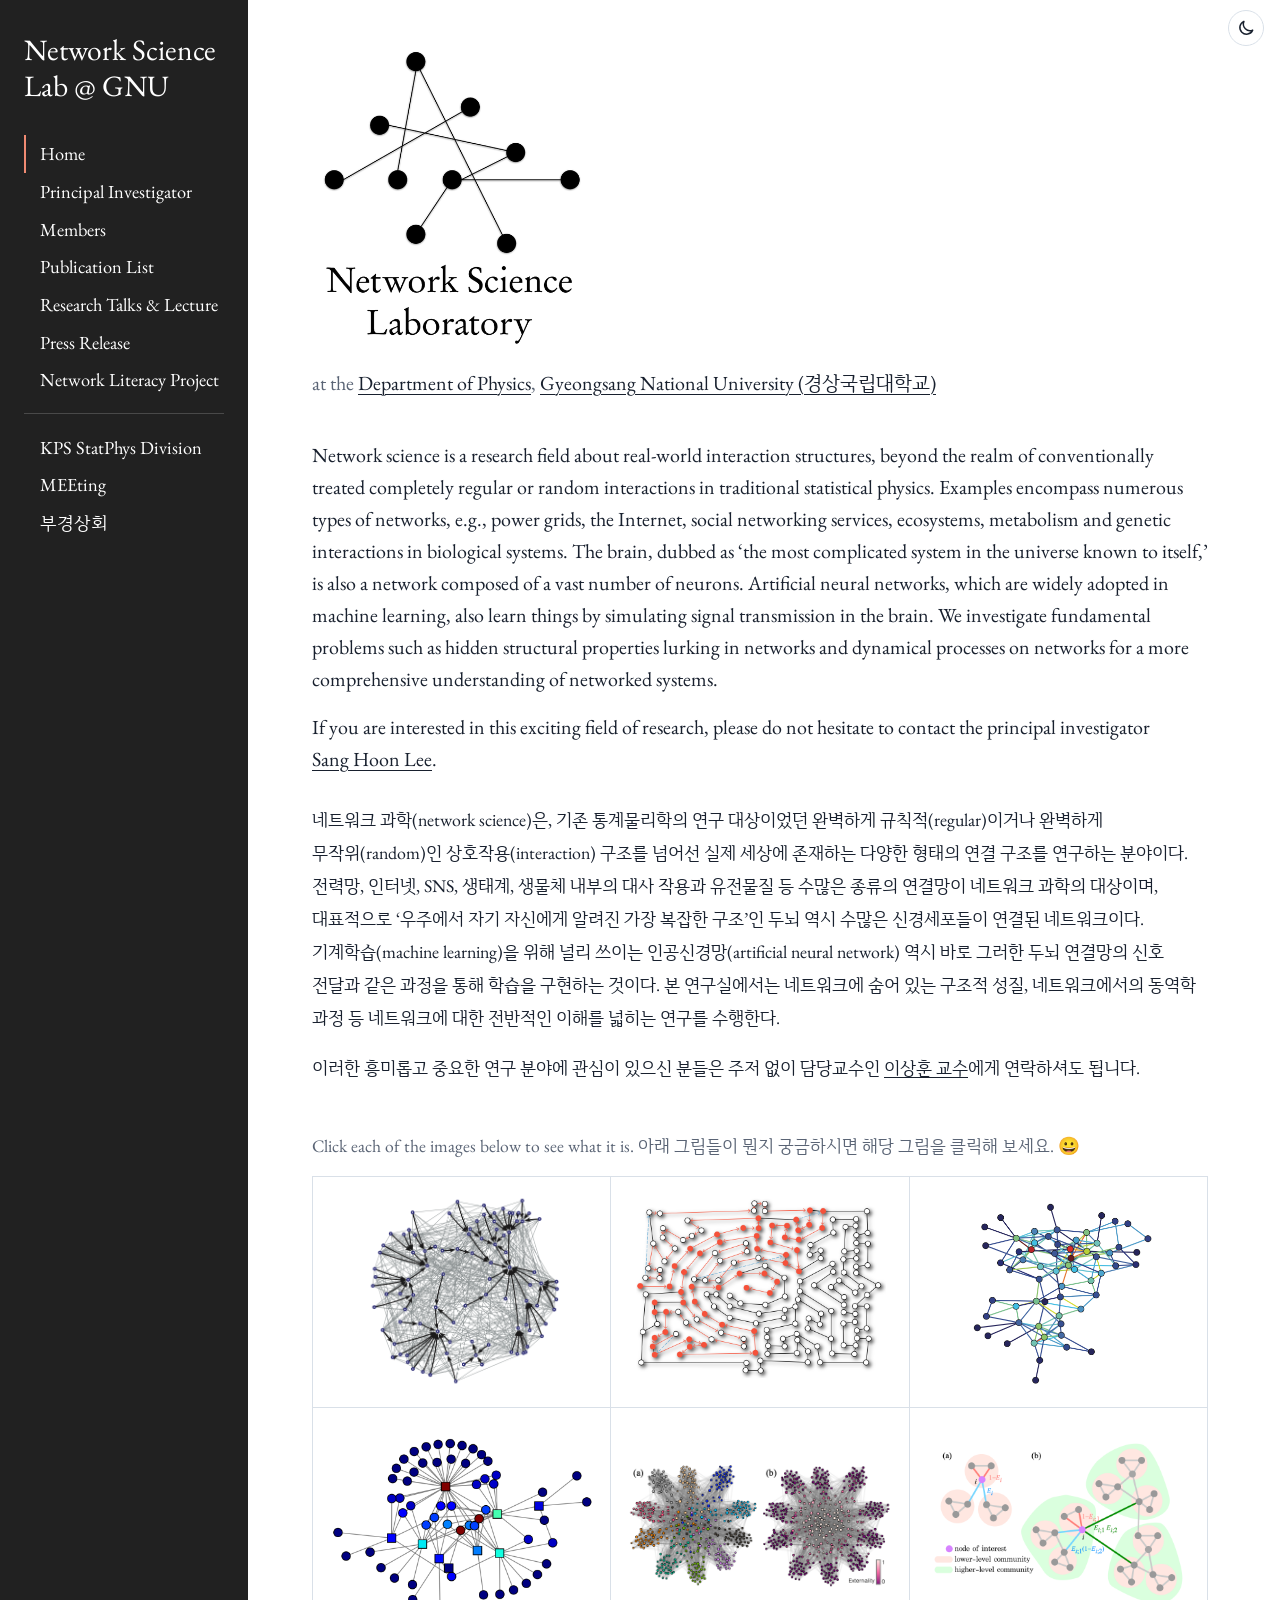
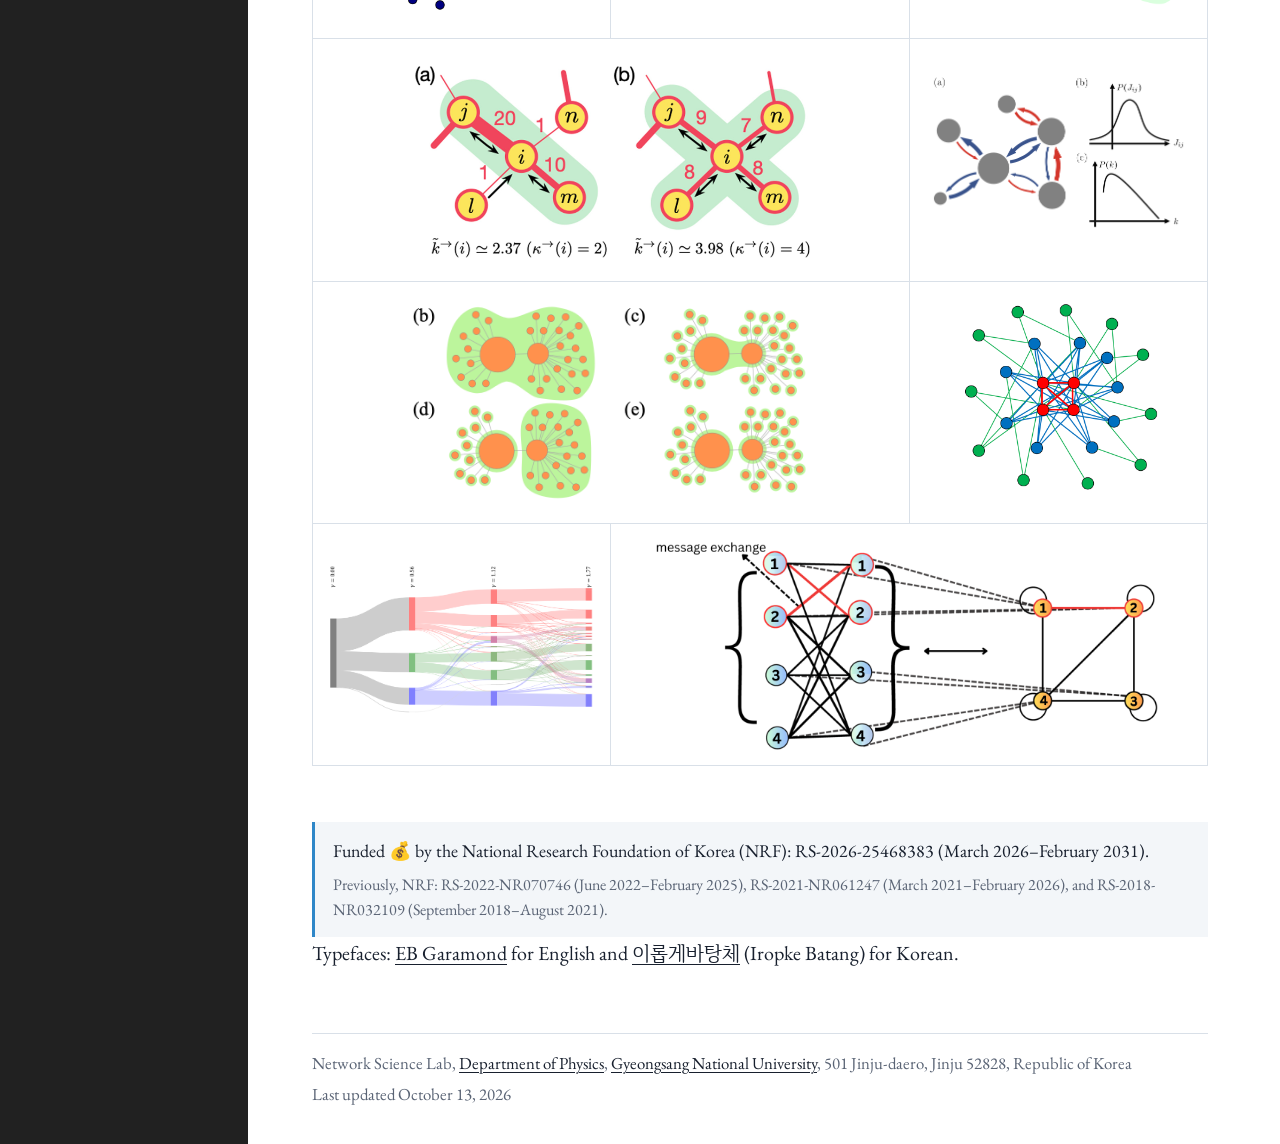
==== index.html @ 31c4e8ea "Add files via upload" ====
<!DOCTYPE html>
<html lang="en">
<head>
<script>document.documentElement.classList.add("js");try{if(localStorage.getItem("theme")==="dark")document.documentElement.dataset.theme="dark"}catch(e){}</script>
<meta charset="utf-8">
<meta name="viewport" content="width=device-width, initial-scale=1">
<title>Network Science Lab @ GNU</title>
<meta name="description" content="Network Science Lab, Department of Physics, Gyeongsang National University (경상국립대학교). Principal investigator: Sang Hoon Lee (이상훈).">
<link rel="icon" type="image/png" href="assets/img/favicon.png">
<link rel="preload" href="assets/fonts/iropke-batang-m.woff2" as="font" type="font/woff2" crossorigin>
<link rel="preconnect" href="https://fonts.googleapis.com">
<link rel="preconnect" href="https://fonts.gstatic.com" crossorigin>
<link href="https://fonts.googleapis.com/css2?family=EB+Garamond:ital,wght@0,400;0,500;0,600;0,700;1,400&family=Nanum+Myeongjo:wght@400;700&display=swap" rel="stylesheet">
<link rel="stylesheet" href="assets/css/style.css?v=f5b2f510">
</head>
<body>
<a class="skip" href="#main">Skip to content</a>
<button class="theme-toggle" type="button" aria-label="Switch to dark mode" title="Switch to dark mode">
  <svg class="icon-moon" viewBox="0 0 24 24" width="20" height="20" aria-hidden="true"><path d="M20 14.5A8 8 0 0 1 9.5 4a8 8 0 1 0 10.5 10.5z" fill="none" stroke="currentColor" stroke-width="1.8" stroke-linejoin="round"/></svg>
  <svg class="icon-sun" viewBox="0 0 24 24" width="20" height="20" aria-hidden="true"><circle cx="12" cy="12" r="4.2" fill="none" stroke="currentColor" stroke-width="1.8"/><path d="M12 2.5v2.2M12 19.3v2.2M2.5 12h2.2M19.3 12h2.2M5.3 5.3l1.6 1.6M17.1 17.1l1.6 1.6M5.3 18.7l1.6-1.6M17.1 6.9l1.6-1.6" stroke="currentColor" stroke-width="1.8" stroke-linecap="round"/></svg>
</button>
<div class="frame">
<header class="sidebar">
  <div class="topbar">
    <button class="menu-toggle" type="button" aria-expanded="false" aria-controls="site-menu" aria-label="Open menu">
      <svg viewBox="0 0 24 24" width="24" height="24" aria-hidden="true"><path d="M3 6h18M3 12h18M3 18h18" stroke="currentColor" stroke-width="2" stroke-linecap="round"/></svg>
    </button>
    <a class="brand" href="index.html">
      <span class="brand-name">Network Science Lab @&nbsp;GNU</span>
    </a>
  </div>
  <div class="drawer" id="site-menu">
    <button class="menu-close" type="button" aria-label="Close menu">
      <svg viewBox="0 0 24 24" width="24" height="24" aria-hidden="true"><path d="M6 6l12 12M18 6L6 18" stroke="currentColor" stroke-width="2" stroke-linecap="round"/></svg>
    </button>
    <nav aria-label="Site">
      <ul>
      <li><a href="index.html" aria-current="page">Home</a></li>
      <li><a href="pi.html">Principal Investigator</a></li>
      <li><a href="members.html">Members</a></li>
      <li><a href="publications.html">Publication List</a></li>
      <li><a href="talks.html">Research Talks &amp; Lecture</a></li>
      <li><a href="press.html">Press Release</a></li>
      <li><a href="network-literacy.html">Network Literacy Project</a></li>
      <li class="nav-divider"><a href="https://sites.google.com/site/statphysmeeting/home" title="KPS Statistical Physics Division (한국물리학회 통계물리분과)">KPS StatPhys Division</a></li>
      <li><a href="https://sites.google.com/view/eco-evo/home" title="Modeling on Ecology and Evolution meeting: Biweekly meeting for sharing and discussing recent research trends on ecology and evolution studies.">MEEting</a></li>
      <li><a href="https://sites.google.com/view/bug-pgsh/" title="부경상회: BUG regional monthly meeting on complex systems">부경상회</a></li>
      </ul>
    </nav>
  </div>
  <div class="menu-backdrop" aria-hidden="true"></div>
</header>
<main id="main" class="page page-">
<section class="hero">
  <h1 class="visually-hidden">Network Science Lab @ GNU</h1>
  <img class="home-logo" src="assets/img/logo.png" alt="Network Science Laboratory logo">
  <p class="affiliation">at the <a href="https://www.gnu.ac.kr/physics/main.do">Department of Physics</a>, <a href="http://www.gnu.ac.kr">Gyeongsang National University <span class="nobr">(경상국립대학교)</span></a></p>
</section>
<section class="intro"><p>Network science is a research field about real-world interaction structures, beyond the realm of conventionally treated completely regular or random interactions in traditional statistical physics. Examples encompass numerous types of networks, e.g., power grids, the Internet, social networking services, ecosystems, metabolism and genetic interactions in biological systems. The brain, dubbed as <span class="nobr">‘the</span> most complicated system in the universe known to itself,’ is also a network composed of a vast number of neurons. Artificial neural networks, which are widely adopted in machine learning, also learn things by simulating signal transmission in the brain. We investigate fundamental problems such as hidden structural properties lurking in networks and dynamical processes on networks for a more comprehensive understanding of networked systems.</p>
<p>If you are interested in this exciting field of research, please do not hesitate to contact the principal investigator <a href="pi.html">Sang Hoon Lee</a>.</p>
</section><section class="intro" lang="ko"><p>네트워크 <span class="nobr">과학(network</span> science)은, 기존 통계물리학의 연구 대상이었던 완벽하게 <span class="nobr">규칙적(regular)이거나</span> 완벽하게 <span class="nobr">무작위(random)인</span> <span class="nobr">상호작용(interaction)</span> 구조를 넘어선 실제 세상에 존재하는 다양한 형태의 연결 구조를 연구하는 분야이다. 전력망, 인터넷, SNS, 생태계, 생물체 내부의 대사 작용과 유전물질 등 수많은 종류의 연결망이 네트워크 과학의 대상이며, 대표적으로 <span class="nobr">‘우주에서</span> 자기 자신에게 알려진 가장 복잡한 구조’인 두뇌 역시 수많은 신경세포들이 연결된 네트워크이다. <span class="nobr">기계학습(machine</span> learning)을 위해 널리 쓰이는 <span class="nobr">인공신경망(artificial</span> neural network) 역시 바로 그러한 두뇌 연결망의 신호 전달과 같은 과정을 통해 학습을 구현하는 것이다. 본 연구실에서는 네트워크에 숨어 있는 구조적 성질, 네트워크에서의 동역학 과정 등 네트워크에 대한 전반적인 이해를 넓히는 연구를 수행한다.</p>
<p>이러한 흥미롭고 중요한 연구 분야에 관심이 있으신 분들은 주저 없이 담당교수인 <a href="pi.html">이상훈 교수</a>에게 연락하셔도 됩니다.</p>
</section><section class="figures">
<p class="figures-note">Click each of the images below to see what it is. 아래 그림들이 뭔지 궁금하시면 해당 그림을 클릭해 보세요. 😀</p>
<div class="mosaic">
<a href="https://journals.aps.org/pre/abstract/10.1103/PhysRevE.74.026118"><img src="assets/img/index-e5ba2a77.png" alt="Directed network with hub nodes" loading="lazy"></a>
<a href="https://journals.aps.org/prl/abstract/10.1103/PhysRevLett.108.128701"><img src="assets/img/index-69684c71.png" alt="Spanning tree on a lattice with highlighted path" loading="lazy"></a>
<a href="https://journals.aps.org/pre/abstract/10.1103/PhysRevE.89.032810"><img src="assets/img/index-74e132ef.png" alt="Network with core nodes highlighted" loading="lazy"></a>
<a href="https://journals.aps.org/pre/abstract/10.1103/PhysRevE.93.022306"><img src="assets/img/index-6a4f2fdd.png" alt="Star-like network around a central hub" loading="lazy"></a>
<a href="https://journals.aps.org/pre/abstract/10.1103/PhysRevE.100.022311"><img src="assets/img/pre-2019-companionship-inconsistency.png" alt="Clustered network with ten communities, colored by community and by node externality" loading="lazy"></a>
<a href="https://journals.aps.org/pre/abstract/10.1103/PhysRevE.103.052306"><img src="assets/img/pre-2021-consistency-landscape.png" alt="Lower-level communities nested inside higher-level communities around a node of interest" loading="lazy"></a>
<a class="wide" href="https://journals.aps.org/prresearch/abstract/10.1103/PhysRevResearch.3.043136"><img src="assets/img/prr-2021-hidden-dependency.png" alt="Weighted edges around node i and the directed edges kept by the effective out-degree" loading="lazy"></a>
<a href="https://journals.aps.org/prl/abstract/10.1103/PhysRevLett.133.198402"><img src="assets/img/prl-2024-heterogeneous-interactions.png" alt="Ecological network with positive and negative interactions, plus the distributions of interaction strength and degree" loading="lazy"></a>
<a class="wide" href="https://journals.aps.org/pre/abstract/10.1103/PhysRevE.111.014312"><img src="assets/img/pre-2025-kaleidoscopic-communities.png" alt="Two hub communities and their peripheral communities merging and splitting" loading="lazy"></a>
<a href="https://journals.aps.org/pre/abstract/10.1103/PhysRevE.111.054302"><img src="assets/img/pre-2025-local-edge-decomposition.png" alt="Network decomposed into green, blue, and red levels around a central clique" loading="lazy"></a>
<a href="https://link.springer.com/article/10.1140/epjds/s13688-025-00566-6"><img src="assets/img/epjds-2025-curriculum-communities.png" alt="Alluvial diagram of department communities across four resolution values" loading="lazy"></a>
<a class="wide" href="https://link.springer.com/article/10.1007/s40042-026-01730-5"><img src="assets/img/jkps-2026-relational-graph.png" alt="Neural network layers mapped onto a relational graph by message exchange" loading="lazy"></a>
</div></section>
<section class="funding">
<p>Funded 💰 by the National Research Foundation of Korea <span class="nobr">(NRF):</span> RS-2026-25468383 <span class="nobr">(March</span> 2026–February 2031).</p>
    <p class="prior">Previously, NRF: RS-2022-NR070746 <span class="nobr">(June</span> 2022–February 2025), RS-2021-NR061247 <span class="nobr">(March</span> 2021–February 2026), and RS-2018-NR032109 <span class="nobr">(September</span> 2018–August 2021).</p>
</section>
<section class="fonts-note">
<p>Typefaces: <a href="https://fonts.google.com/specimen/EB+Garamond">EB Garamond</a> for English and <span lang="ko"><a href="https://font.iropke.com/batang/#structure">이롭게바탕체</a></span> <span class="nobr">(Iropke</span> Batang) for Korean.</p>
</section>

<footer class="site-footer">
  <p>Network Science Lab, <a href="https://www.gnu.ac.kr/physics/main.do">Department of Physics</a>, <a href="http://www.gnu.ac.kr">Gyeongsang National University</a>, 501 Jinju-daero, Jinju 52828, Republic of Korea</p>
  <p>Last updated October 13, 2026</p>
</footer>
</main>
</div>
<script>
/* Phone menu: the ☰ button slides the menu in; ×, the dimmed page, or Escape closes it. */
(function () {
  var root = document.documentElement,
      open = document.querySelector(".menu-toggle"),
      close = document.querySelector(".menu-close"),
      backdrop = document.querySelector(".menu-backdrop");
  if (!open) return;
  function setOpen(isOpen) {
    root.classList.toggle("menu-open", isOpen);
    open.setAttribute("aria-expanded", isOpen ? "true" : "false");
    if (isOpen) close.focus(); else open.focus({ preventScroll: true });
  }
  open.addEventListener("click", function () { setOpen(true); });
  close.addEventListener("click", function () { setOpen(false); });
  backdrop.addEventListener("click", function () { setOpen(false); });
  document.addEventListener("keydown", function (e) {
    if (e.key === "Escape" && root.classList.contains("menu-open")) setOpen(false);
  });
  window.matchMedia("(max-width: 52rem)").addEventListener("change", function (m) {
    if (!m.matches && root.classList.contains("menu-open")) setOpen(false);
  });
})();
</script>
<script>
/* Light/dark mode: light by default; a visitor's choice is remembered in this browser. */
(function () {
  var root = document.documentElement, btn = document.querySelector(".theme-toggle");
  if (!btn) return;
  function sync() {
    var dark = root.dataset.theme === "dark",
        label = dark ? "Switch to light mode" : "Switch to dark mode";
    btn.setAttribute("aria-label", label);
    btn.title = label;
    btn.setAttribute("aria-pressed", dark ? "true" : "false");
  }
  sync();
  btn.addEventListener("click", function () {
    var dark = root.dataset.theme !== "dark";
    if (dark) root.dataset.theme = "dark"; else delete root.dataset.theme;
    try { localStorage.setItem("theme", dark ? "dark" : "light"); } catch (e) {}
    sync();
  });
})();
</script>
</body>
</html>
---- assets/css/style.css ----
/* Network Science Lab @ GNU
   Palette taken from the lab's own figures: ink lines, white paper,
   the GNU blue, and the red highlighted nodes. */
:root {
  color-scheme: light;
  --ink: #18202e;
  --muted: #5a6475;
  --paper: #ffffff;
  --wash: #f3f6f9;
  --rule: #d9e0e8;
  --gnu-blue: #2f87c8;
  --link: var(--ink);   /* links are black and underlined, as on the former Google Site */
  --node-red: #c8452f;

  /* EB Garamond for Latin text. It has no Hangul, so Korean uses 이롭게바탕체 (Iropke Batang,
     hosted in assets/fonts/), then 나눔명조 (Nanum Myeongjo) and the system Myeongjo/Batang. */
  --font: "EB Garamond", "Iropke Batang", "Nanum Myeongjo", "NanumMyeongjo", "나눔명조",
          "AppleMyungjo", "Batang", "바탕", "Noto Serif CJK KR", Georgia, serif;

  /* Dark sidebar, sampled from the Google Site */
  --side-bg: #212121;
  --side-ink: #ffffff;
  --side-muted: #c4c4c4;
  --side-accent: #f08a72;
  --side-hover: #8cc2f0;   /* light blue for the lab name on hover */
  --side-rule: rgba(255, 255, 255, 0.18);   /* divider above the meeting links */
  --side-button: #3a3a3a;                   /* phone menu's close button */

  --sidebar: 15.5rem;
  --measure: 56rem;
}

/* Dark mode (chosen with the moon/sun button; light is the default).
   The page turns dark and the sidebar turns bright. */
:root[data-theme="dark"] {
  color-scheme: dark;
  --ink: #e4e6eb;
  --muted: #a3abb8;
  --paper: #15171c;
  --wash: #1f232b;
  --rule: #343a46;
  --gnu-blue: #6cb2ea;
  --node-red: #f0846c;

  --side-bg: #f1f1ee;
  --side-ink: #1c1c1c;
  --side-muted: #5f5f5f;
  --side-accent: #c8452f;
  --side-hover: #1d6fb5;
  --side-rule: rgba(0, 0, 0, 0.14);
  --side-button: #dedede;
}

/* 이롭게바탕체 Medium, cut down to the 2,350 common Hangul syllables (KS X 1001) plus every
   Korean character the site uses, as WOFF2. Used for Korean only; Latin stays EB Garamond. */
@font-face {
  font-family: "Iropke Batang";
  src: url("../fonts/iropke-batang-m.woff2") format("woff2");
  font-weight: 400;
  font-style: normal;
  font-display: swap;
  unicode-range: U+AC00-D7A3, U+3131-318E, U+1100-11FF;
}

*, *::before, *::after { box-sizing: border-box; }

html { -webkit-text-size-adjust: 100%; }

/* Keeps an opening bracket attached to the Korean word after it. */
.nobr { white-space: nowrap; }

body {
  margin: 0;
  background: var(--paper);
  color: var(--ink);
  font-family: var(--font);
  font-size: 1.25rem;
  line-height: 1.6;
  font-variant-numeric: lining-nums;
  word-break: keep-all;          /* keeps Korean words intact at line breaks */
  overflow-wrap: anywhere;
}

img { max-width: 100%; height: auto; }

a { color: var(--link); text-decoration-thickness: 1px; text-underline-offset: 0.18em; }
a:hover { color: var(--node-red); }
a:focus-visible { outline: 2px solid var(--gnu-blue); outline-offset: 2px; border-radius: 2px; }

.skip {
  position: absolute; left: -999px; top: 0;
  background: var(--ink); color: var(--paper); padding: 0.5rem 1rem;
}
.skip:focus { left: 0; z-index: 10; }

/* ---------- Frame ---------- */
.frame {
  background: linear-gradient(to right, var(--side-bg) var(--sidebar), var(--paper) var(--sidebar));
  display: grid;
  grid-template-columns: var(--sidebar) minmax(0, 1fr);
  min-height: 100vh;
}

.sidebar {
  position: sticky; top: 0;
  align-self: start;
  height: 100vh;
  overflow-y: auto;
  padding: 2rem 1.5rem;
  background: var(--side-bg);
  color: var(--side-ink);
  display: flex; flex-direction: column;
}

.menu-toggle, .menu-close, .menu-backdrop { display: none; }   /* phone-only controls */

/* Light/dark mode button: moon in light mode, sun in dark mode */
.theme-toggle {
  position: absolute; top: 0.6rem; right: 1rem; z-index: 25;   /* top-right corner, inside the empty strip above the content */
  display: inline-flex; align-items: center; justify-content: center;
  width: 2.25rem; height: 2.25rem; padding: 0;
  border: 1px solid var(--rule); border-radius: 50%;
  background: var(--paper); color: var(--ink); cursor: pointer;
}
.theme-toggle:hover { color: var(--gnu-blue); border-color: currentColor; }
.theme-toggle:focus-visible { outline: 2px solid var(--gnu-blue); outline-offset: 2px; }
.theme-toggle .icon-sun, :root[data-theme="dark"] .theme-toggle .icon-moon { display: none; }
:root[data-theme="dark"] .theme-toggle .icon-sun { display: block; }
html:not(.js) .theme-toggle { display: none; }   /* needs JavaScript */
.brand { display: block; text-decoration: none; color: var(--side-ink); }
.brand:hover, .brand:focus-visible { color: var(--side-hover); }
.brand-name {
  display: block;
  font-size: 1.85rem;
  line-height: 1.2;
  font-weight: 400;
}

.sidebar nav ul { list-style: none; margin: 2rem 0 0; padding: 0; }
.sidebar nav { margin-bottom: 2rem; }
.sidebar nav li { margin: 0; }
.sidebar nav li.nav-divider { margin-top: 0.9rem; padding-top: 0.9rem; border-top: 1px solid var(--side-rule); }   /* meeting sites below */
.sidebar nav a {
  display: block;
  padding: 0.4rem 0 0.4rem 0.9rem;
  border-left: 2px solid transparent;
  color: var(--side-ink);
  text-decoration: none;
  font-size: 1.15rem;
  line-height: 1.35;
}
.sidebar nav a:hover { color: var(--side-ink); border-left-color: var(--side-muted); }
.sidebar nav a:focus-visible { outline-color: var(--side-ink); }
.sidebar nav a[aria-current="page"] {
  border-left-color: var(--side-accent);
}

/* ---------- Page ---------- */
.page {
  padding: 3rem clamp(1.25rem, 5vw, 4rem) 2rem;
  max-width: calc(var(--measure) + 8rem);
}



.page h2 {
  font-family: var(--font);
  font-weight: 600;
  font-size: 1.6rem;
  line-height: 1.25;
  margin: 2.75rem 0 1rem;
  padding-bottom: 0.35rem;
  border-bottom: 1px solid var(--rule);
}
.page h2 a { color: inherit; text-decoration: none; }
.page h2 a:hover { color: var(--node-red); }

.page p, .page ul, .page ol { max-width: var(--measure); }
.page p { margin: 0 0 1rem; }

.page ul, .page ol { padding-left: 1.4rem; margin: 0 0 1rem; }
.page li { margin: 0 0 0.5rem; }
.page li > p { margin: 0 0 0.35rem; }
.page li ul { margin: 0.35rem 0 0.25rem; padding-left: 1.2rem; }
.page li li { margin-bottom: 0.25rem; color: var(--muted); font-size: 0.92em; }  /* slightly smaller than the main item */
.page li li a { color: var(--link); }
.page ul ul { list-style: circle; }

/* ---------- Home ---------- */
.hero { margin-bottom: 2.5rem; }
.home-logo { display: block; width: 17rem; max-width: 70%; margin: 0 0 1.25rem; }
:root[data-theme="dark"] .home-logo { filter: invert(1); }
:root[data-theme="dark"] .mosaic img { background: #ffffff; }   /* published plots stay on white */
.affiliation { font-size: 1.25rem; color: var(--muted); margin: 0; }
.funding {
  margin-top: 3.5rem;
  max-width: var(--measure);
  padding: 0.9rem 1.1rem;
  border-left: 3px solid var(--gnu-blue);
  background: var(--wash);
  font-size: 1.12rem;
}
.funding p { margin: 0; }
.funding .prior { margin-top: 0.4rem; color: var(--muted); font-size: 1rem; }

.intro p { font-size: 1.25rem; }
[lang="ko"] p, [lang="ko"] li { line-height: 1.85; }
.intro[lang="ko"] p { font-size: 1.12rem; }
.intro + .intro { margin-top: 1.75rem; }

.figures { margin-top: 3rem; }
.figures-note { color: var(--muted); font-size: 1.1rem; }
.mosaic {
  display: grid;
  grid-template-columns: repeat(3, minmax(0, 1fr));
  gap: 1px;
  background: var(--rule);
  border: 1px solid var(--rule);
  margin-top: 1rem;
}
.mosaic a {
  display: flex; flex-direction: column;
  background: var(--paper);
  padding: 0.9rem;
  text-decoration: none;
  color: var(--muted);
}
.mosaic img {
  width: 100%; aspect-ratio: 4 / 3; object-fit: contain;

  transition: transform 0.25s ease;
}
.mosaic a.wide { grid-column: span 2; }
.mosaic a.wide img { aspect-ratio: 8 / 3; }
.mosaic a:hover img { transform: scale(1.03); }

/* ---------- PI ---------- */
.portrait {
  display: block;
  width: 14rem;
  max-width: 100%;
  margin: 0 0 1.75rem;
  border: 1px solid var(--rule);
}
.contact p { margin: 0 0 0.2rem; }
.contact p:first-child { font-size: 1.6rem; margin-bottom: 0.6rem; }
.contact + ul { margin-top: 1.75rem; clear: none; }

/* ---------- Publications: newest paper has the highest number ----------
   The list uses <ol reversed>, so numbering counts down automatically
   when a paper is added at the top. */
.page-publications-html ol { list-style: decimal outside; padding-left: 3rem; }
.page-publications-html ol > li { padding-left: 0.4rem; margin-bottom: 1.1rem; }
.page-publications-html ol > li::marker {
  color: var(--muted);
  font-size: 1.05rem;
  font-variant-numeric: lining-nums tabular-nums;
}

/* ---------- Network literacy ---------- */
.cover { display: block; width: min(24rem, 100%); border: 1px solid var(--rule); margin-top: 1rem; }

/* ---------- Footer ---------- */
.site-footer {
  margin-top: 4rem;
  padding-top: 1rem;
  border-top: 1px solid var(--rule);
  font-size: 1.05rem;
  color: var(--muted);
  max-width: var(--measure);
}
.site-footer p { margin: 0 0 0.25rem; }

/* ---------- Small screens ---------- */
@media (max-width: 52rem) {
  .frame { grid-template-columns: 1fr; background: var(--paper); }

  /* Slim top bar: menu button + lab name, staying at the top while scrolling */
  .sidebar {
    position: sticky; top: 0; z-index: 20;
    height: auto; overflow: visible;
    display: block;
    padding: 0.35rem 0.75rem;
    background: var(--paper);
    color: var(--ink);
    border-bottom: 1px solid var(--rule);
  }
  .topbar { display: flex; align-items: center; gap: 0.35rem; }
  .menu-toggle, .menu-close {
    display: inline-flex; align-items: center; justify-content: center;
    width: 2.75rem; height: 2.75rem;          /* comfortable tap target */
    padding: 0; border: 0; border-radius: 4px;
    background: transparent; cursor: pointer;
  }
  .menu-toggle { color: var(--ink); }
  .theme-toggle { position: fixed; top: 0.6rem; right: 0.75rem; }   /* right end of the top bar */
  .topbar { padding-right: 2.75rem; }                                  /* lab name never runs under it */
  .js.menu-open .theme-toggle { visibility: hidden; }                  /* covered by the open menu */
  html:not(.js) .menu-toggle { display: none; }   /* without JavaScript the menu is already open */
  .menu-toggle:focus-visible { outline: 2px solid var(--gnu-blue); outline-offset: 1px; }
  .brand { color: var(--ink); min-width: 0; }
  .brand:hover, .brand:focus-visible { color: var(--gnu-blue); }
  .brand-name { font-size: 1.3rem; white-space: nowrap; overflow: hidden; text-overflow: ellipsis; }

  /* Without JavaScript the menu simply shows below the bar */
  .drawer { background: var(--side-bg); color: var(--side-ink); margin: 0.35rem -0.75rem -0.35rem; padding: 0.5rem 1.25rem 1rem; }
  .menu-close { display: none; }

  /* With JavaScript: dark menu that slides in from the left */
  .js .drawer {
    position: fixed; top: 0; bottom: 0; left: 0; z-index: 40;
    width: min(19rem, 82vw);
    margin: 0; padding: 0.75rem 1.25rem 2rem;
    overflow-y: auto;
    transform: translateX(-100%);
    visibility: hidden;
    transition: transform 0.25s ease, visibility 0s linear 0.25s;
  }
  .js.menu-open .drawer { transform: none; visibility: visible; transition: transform 0.25s ease; }
  .js .menu-close { display: inline-flex; color: var(--side-ink); background: var(--side-button); }
  .js .menu-close:focus-visible { outline: 2px solid var(--side-ink); outline-offset: 1px; }
  .js .menu-backdrop {
    display: block; position: fixed; inset: 0; z-index: 30;
    background: rgba(0, 0, 0, 0.45);
    opacity: 0; pointer-events: none; transition: opacity 0.25s ease;
  }
  .js.menu-open .menu-backdrop { opacity: 1; pointer-events: auto; }
  .js.menu-open { overflow: hidden; }       /* page doesn't scroll behind the open menu */
  .sidebar nav ul { margin: 1rem 0 0; }
  .sidebar nav a { font-size: 1.2rem; padding: 0.55rem 0 0.55rem 0.9rem; }

  .page { padding-top: 2rem; }
  body { font-size: 1.15rem; }
  .intro p { font-size: 1.15rem; }
  .mosaic { grid-template-columns: repeat(2, minmax(0, 1fr)); }
  .mosaic a.wide { grid-column: auto; }
  .mosaic a.wide img { aspect-ratio: 4 / 3; }
  .portrait { width: 12rem; }
  .page-publications-html ol { padding-left: 2.4rem; }
}

@media (prefers-reduced-motion: reduce) {
  .drawer, .menu-backdrop { transition: none !important; }
  .mosaic img { transition: none; }
  .mosaic a:hover img { transform: none; }
}

@media print {
  .sidebar, .skip { display: none; }
  .frame { display: block; }
}

/* Page titles are hidden visually (the pages open with their content, as on the
   former Google Site) but stay available to screen readers and search engines. */
.visually-hidden {
  position: absolute; width: 1px; height: 1px; overflow: hidden;
  clip: rect(0 0 0 0); clip-path: inset(50%); white-space: nowrap;
}
.page > .visually-hidden + h2 { margin-top: 0; }
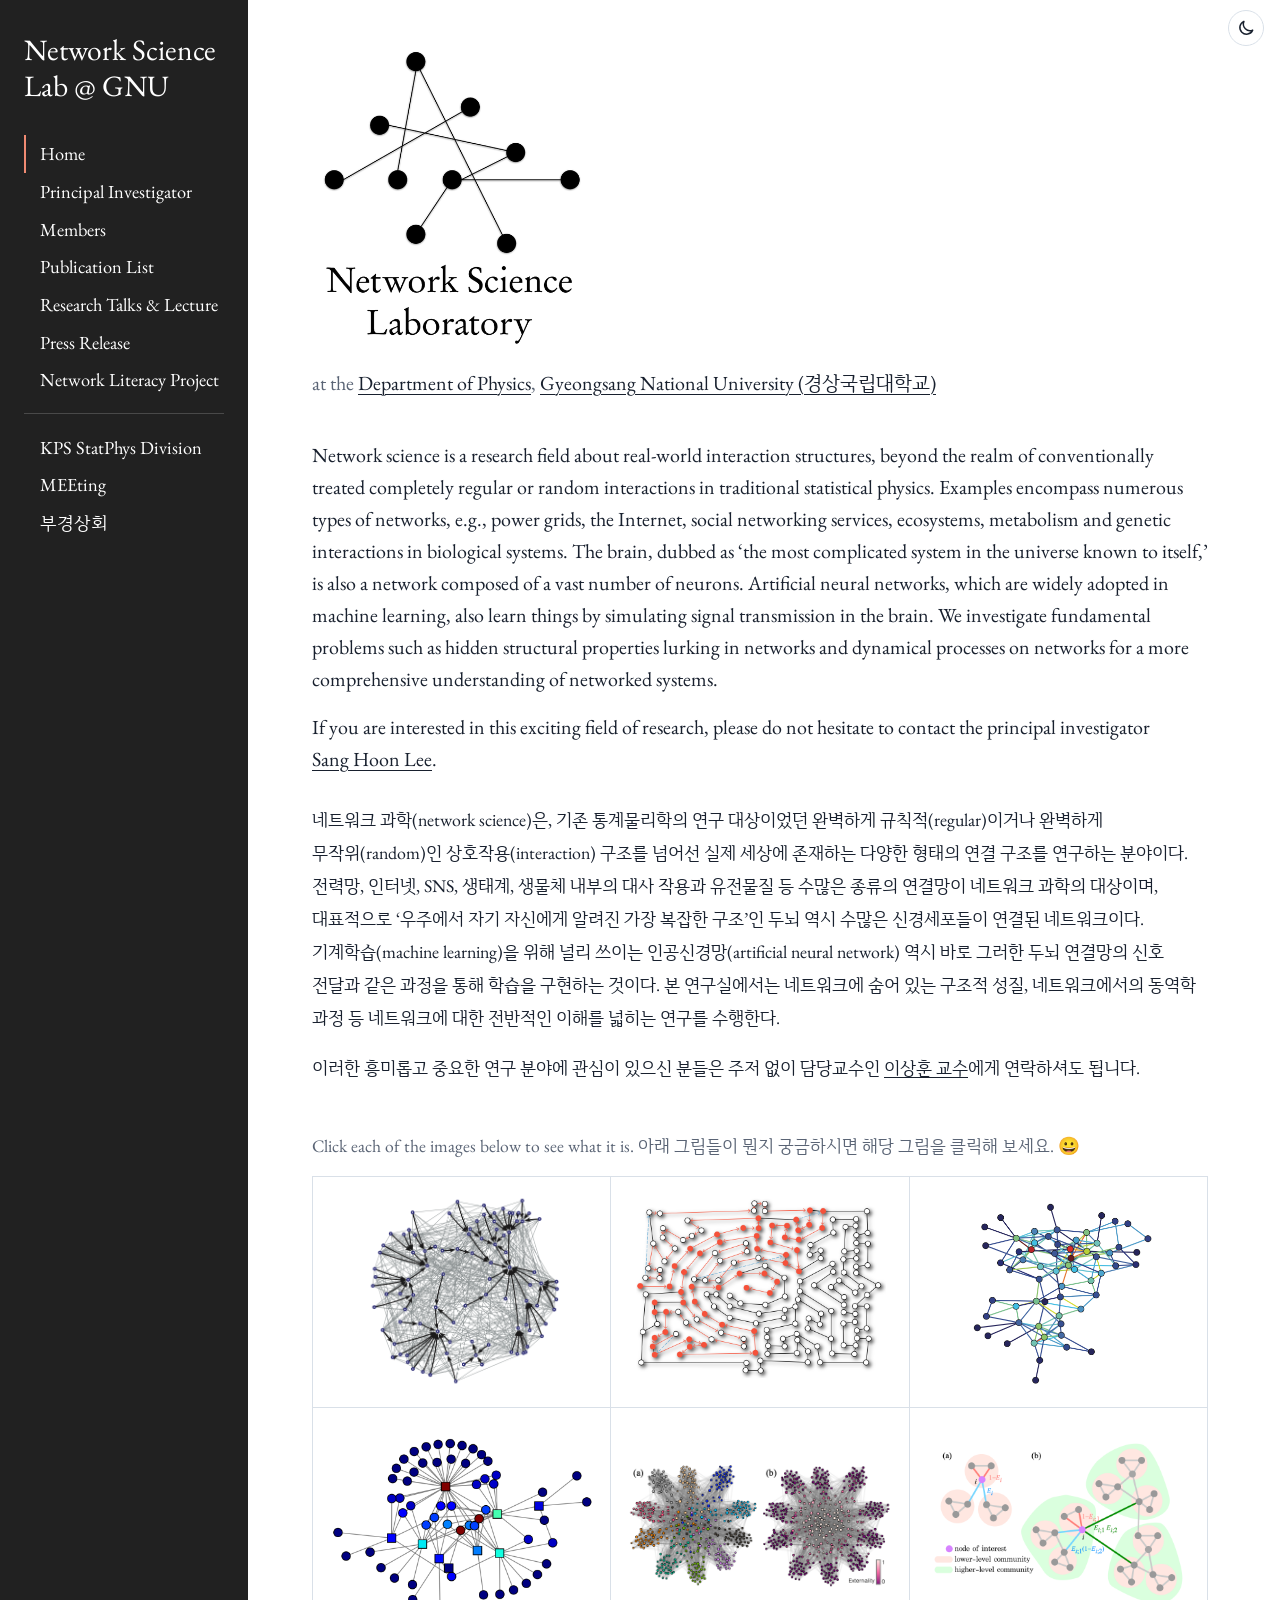
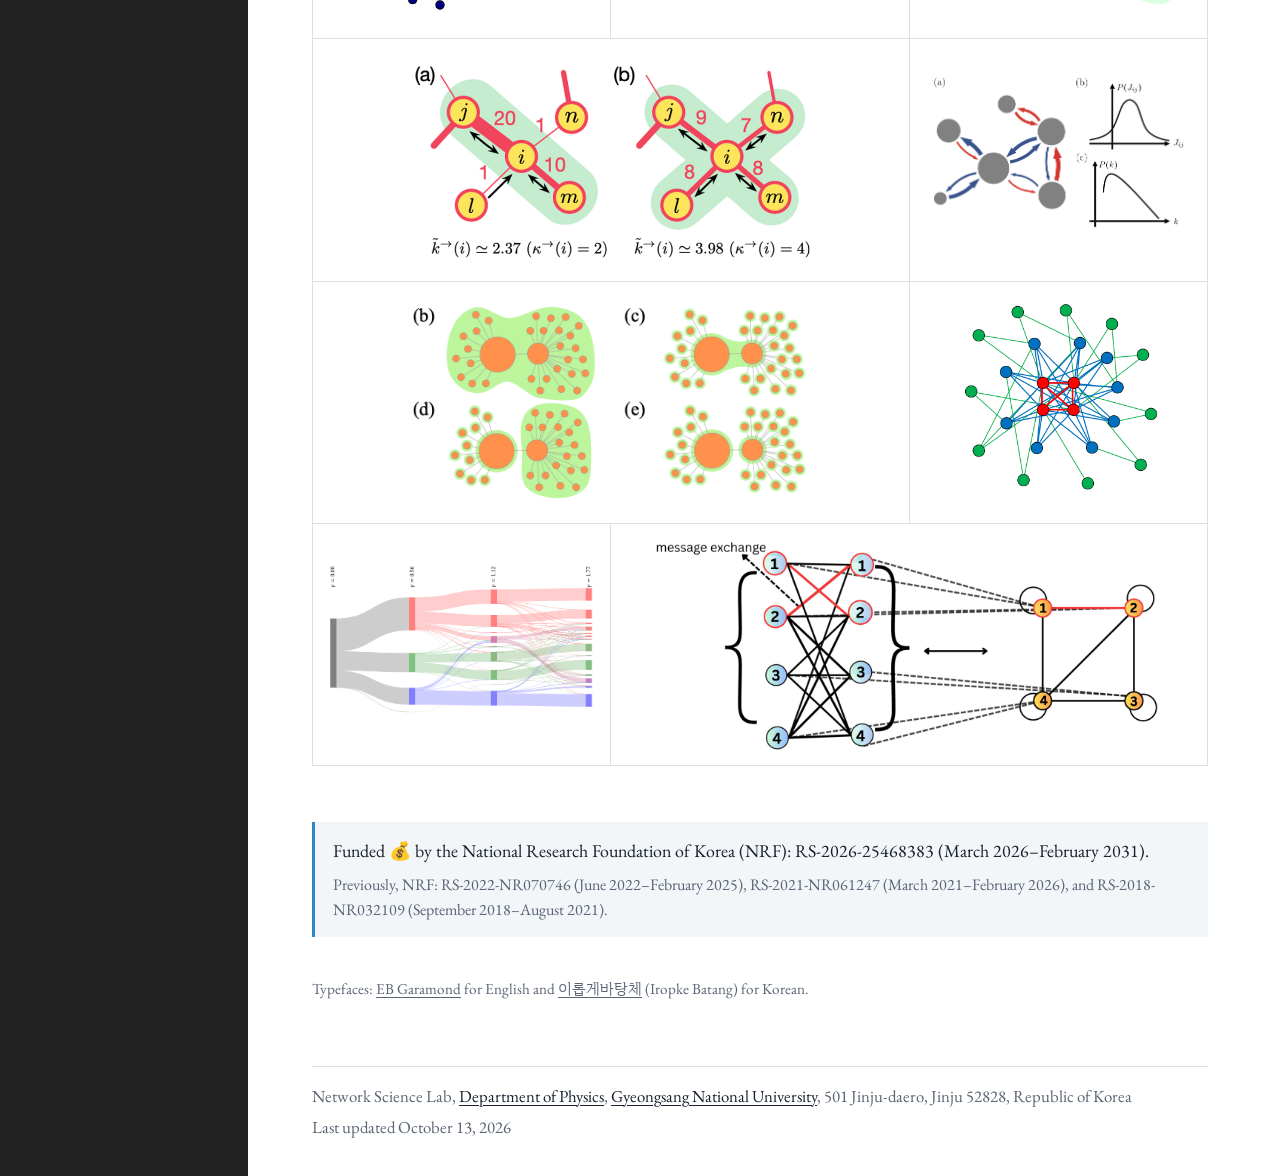
==== commit 583cc692: "Add files via upload" ====
--- a/index.html
+++ b/index.html
@@ -11,7 +11,7 @@
 <link rel="preconnect" href="https://fonts.googleapis.com">
 <link rel="preconnect" href="https://fonts.gstatic.com" crossorigin>
 <link href="https://fonts.googleapis.com/css2?family=EB+Garamond:ital,wght@0,400;0,500;0,600;0,700;1,400&family=Nanum+Myeongjo:wght@400;700&display=swap" rel="stylesheet">
-<link rel="stylesheet" href="assets/css/style.css?v=f5b2f510">
+<link rel="stylesheet" href="assets/css/style.css?v=64ba0276">
 </head>
 <body>
 <a class="skip" href="#main">Skip to content</a>
--- a/assets/css/style.css
+++ b/assets/css/style.css
@@ -202,6 +202,9 @@
 }
 .funding p { margin: 0; }
 .funding .prior { margin-top: 0.4rem; color: var(--muted); font-size: 1rem; }
+.fonts-note { margin-top: 2.5rem; max-width: var(--measure); color: var(--muted); font-size: 0.95rem; }
+.fonts-note p { margin: 0; }
+.fonts-note a { color: inherit; }
 
 .intro p { font-size: 1.25rem; }
 [lang="ko"] p, [lang="ko"] li { line-height: 1.85; }
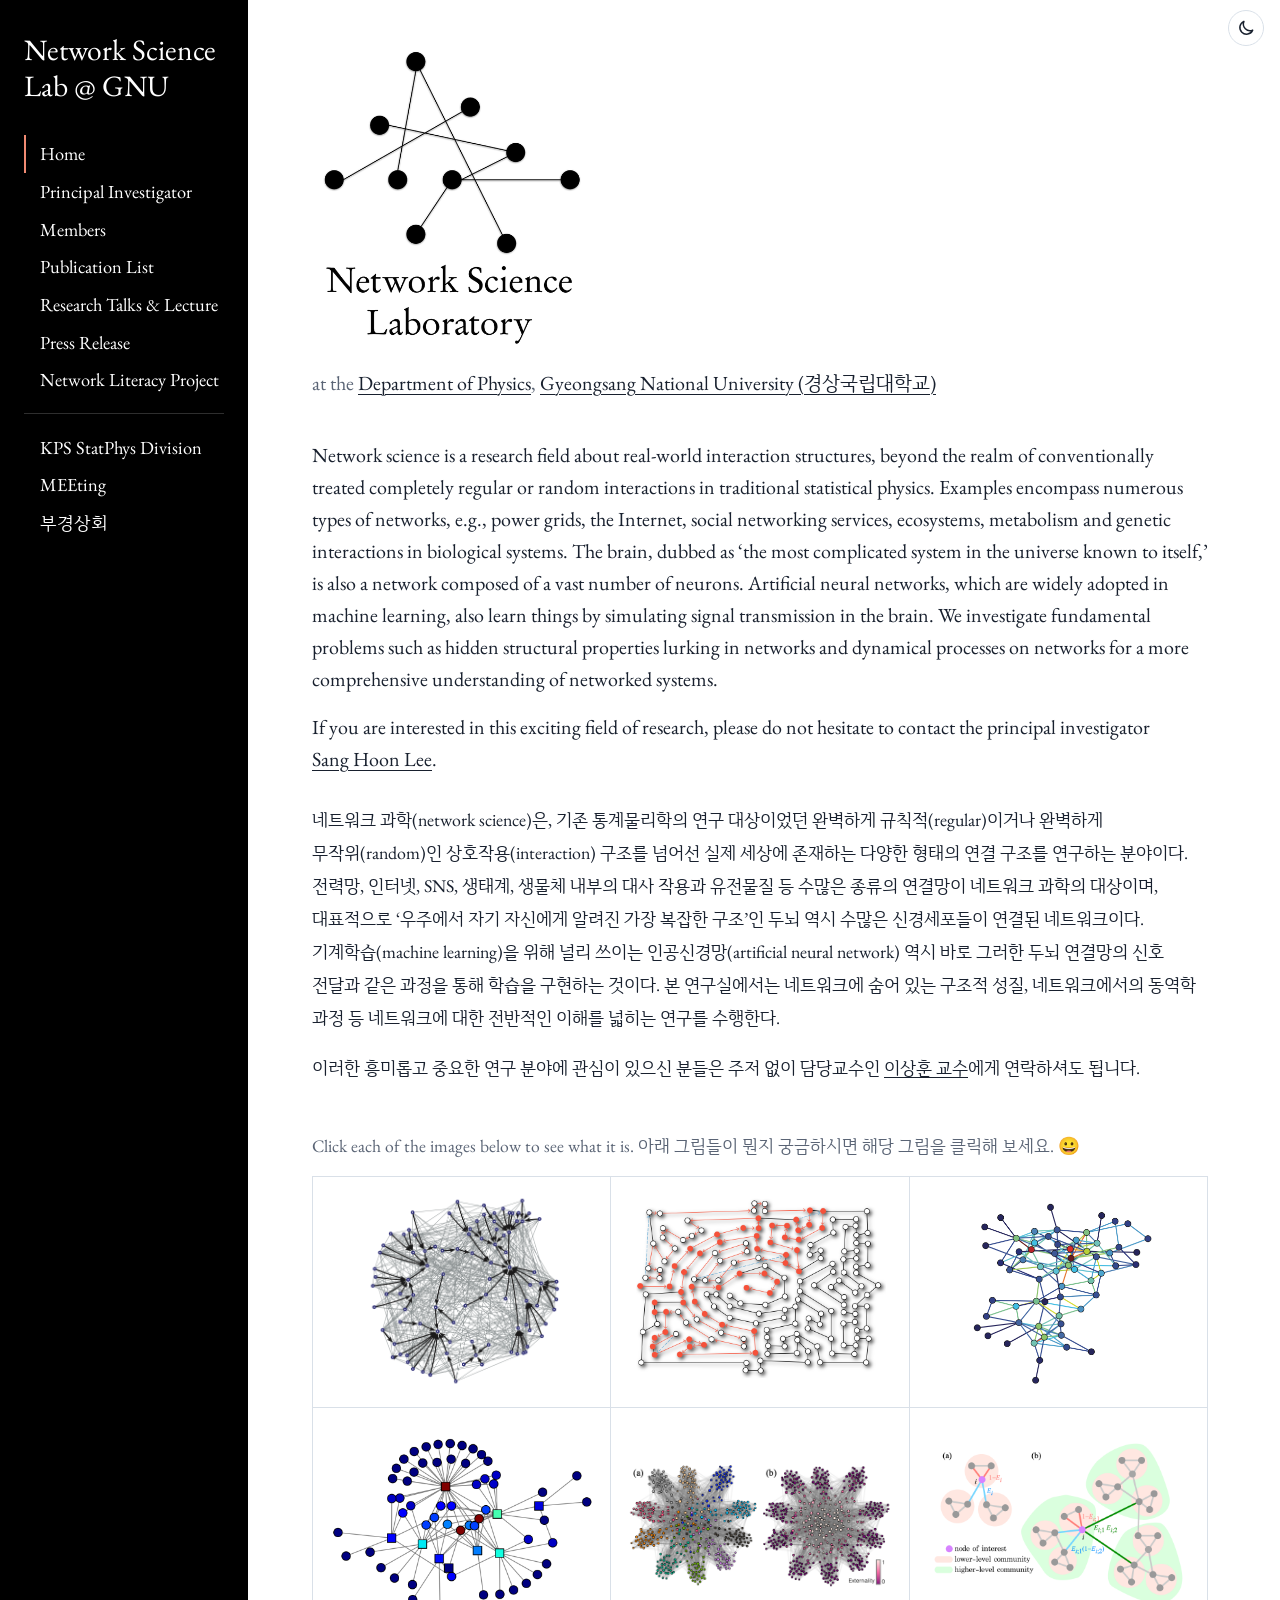
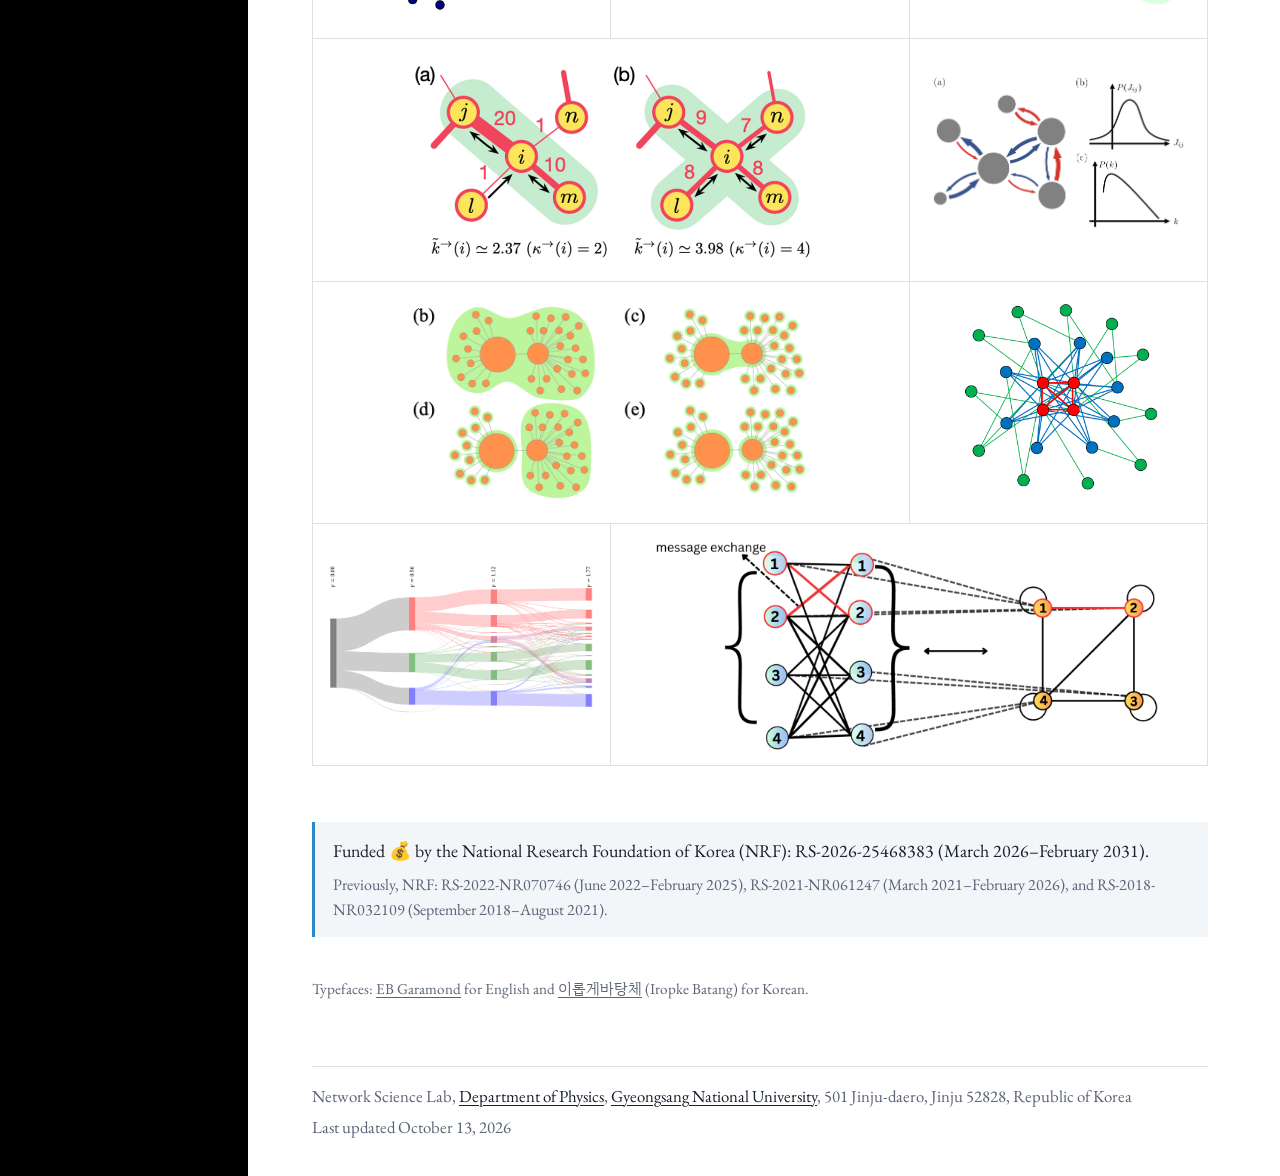
==== commit 52c56069: "Add files via upload" ====
--- a/index.html
+++ b/index.html
@@ -135,5 +135,11 @@
   });
 })();
 </script>
+<script>
+/* Lists marked data-count-to-zero count down to 0: start = number of items - 1. */
+document.querySelectorAll("ol[data-count-to-zero]").forEach(function (ol) {
+  ol.start = ol.querySelectorAll(":scope > li").length - 1;
+});
+</script>
 </body>
 </html>
--- a/assets/css/style.css
+++ b/assets/css/style.css
@@ -17,8 +17,8 @@
   --font: "EB Garamond", "Iropke Batang", "Nanum Myeongjo", "NanumMyeongjo", "나눔명조",
           "AppleMyungjo", "Batang", "바탕", "Noto Serif CJK KR", Georgia, serif;
 
-  /* Dark sidebar, sampled from the Google Site */
-  --side-bg: #212121;
+  /* Sidebar: pure black (light mode) */
+  --side-bg: #000000;
   --side-ink: #ffffff;
   --side-muted: #c4c4c4;
   --side-accent: #f08a72;
@@ -31,14 +31,14 @@
 }
 
 /* Dark mode (chosen with the moon/sun button; light is the default).
-   The page turns dark and the sidebar turns bright. */
+   The page turns pure black (kind to OLED screens) and the sidebar turns bright. */
 :root[data-theme="dark"] {
   color-scheme: dark;
   --ink: #e4e6eb;
   --muted: #a3abb8;
-  --paper: #15171c;
-  --wash: #1f232b;
-  --rule: #343a46;
+  --paper: #000000;   /* pure black: OLED pixels switch off */
+  --wash: #111111;
+  --rule: #2c2c2c;
   --gnu-blue: #6cb2ea;
   --node-red: #f0846c;
 
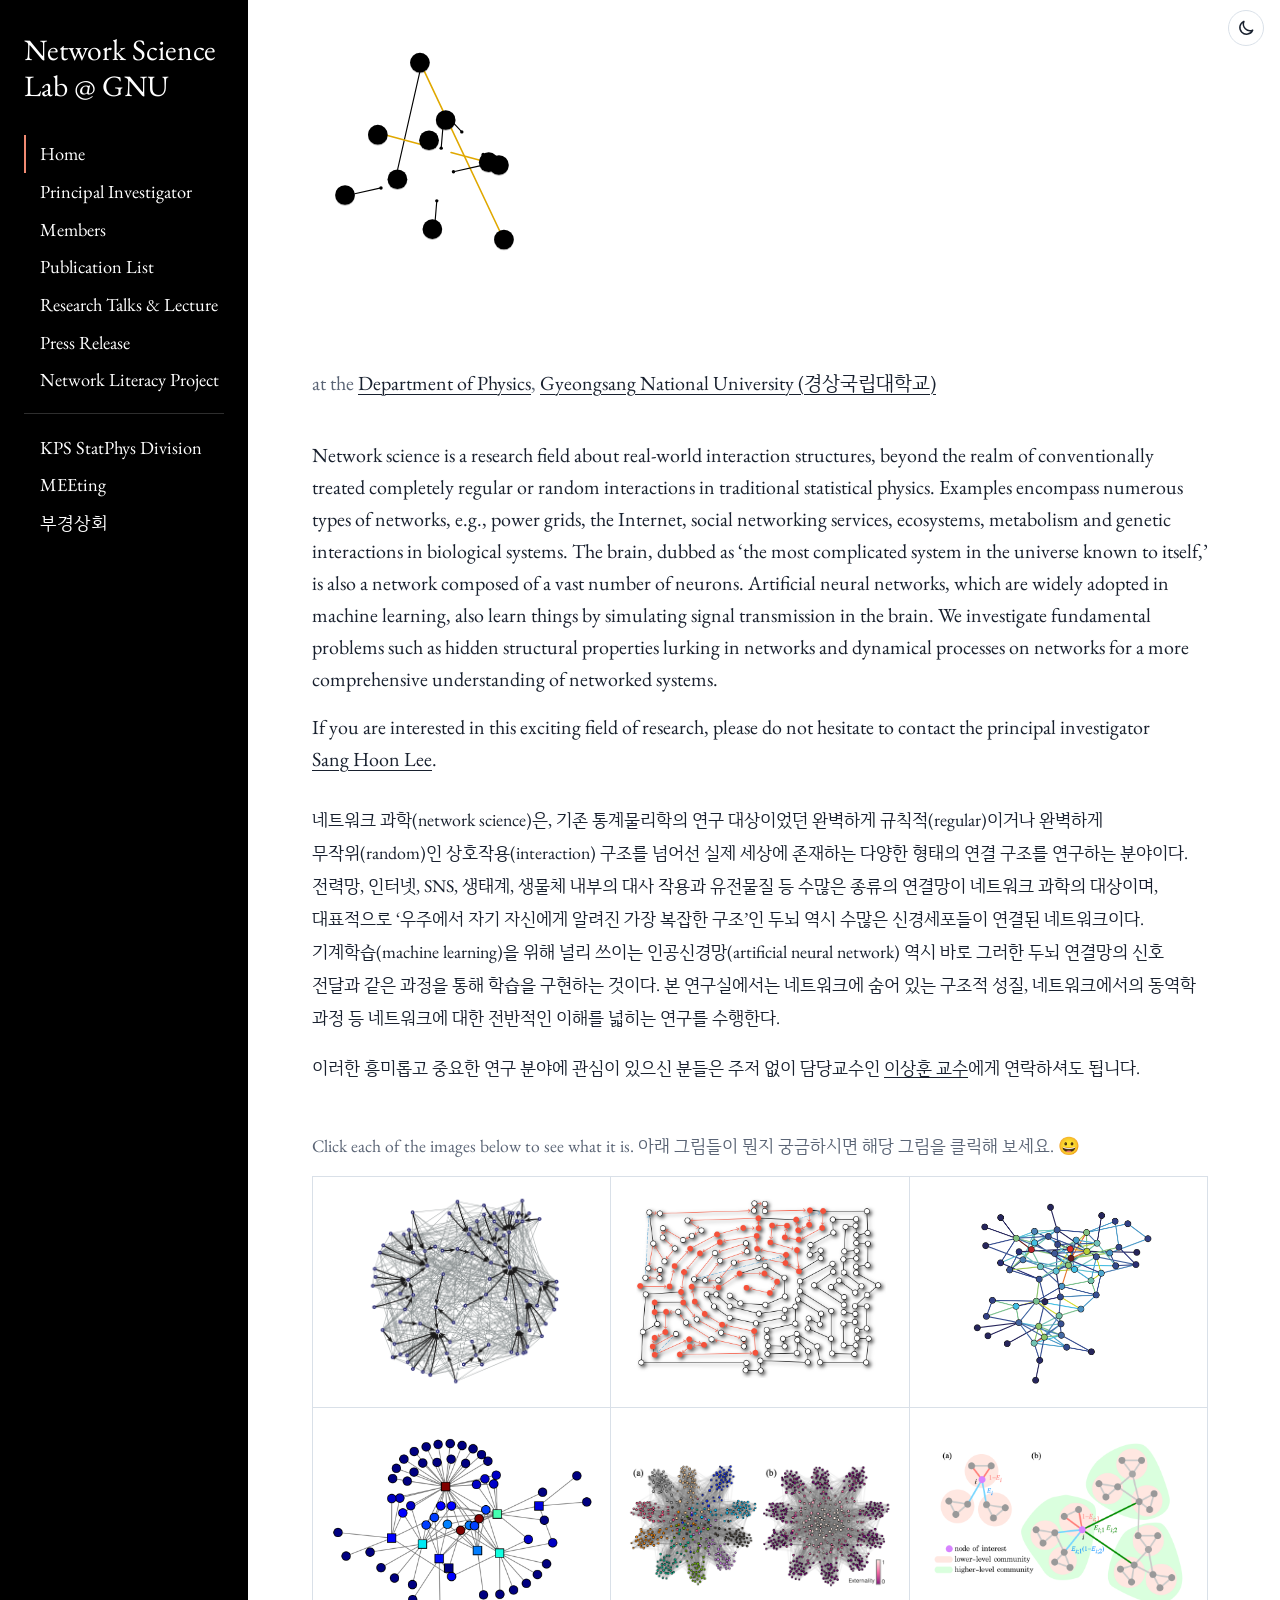
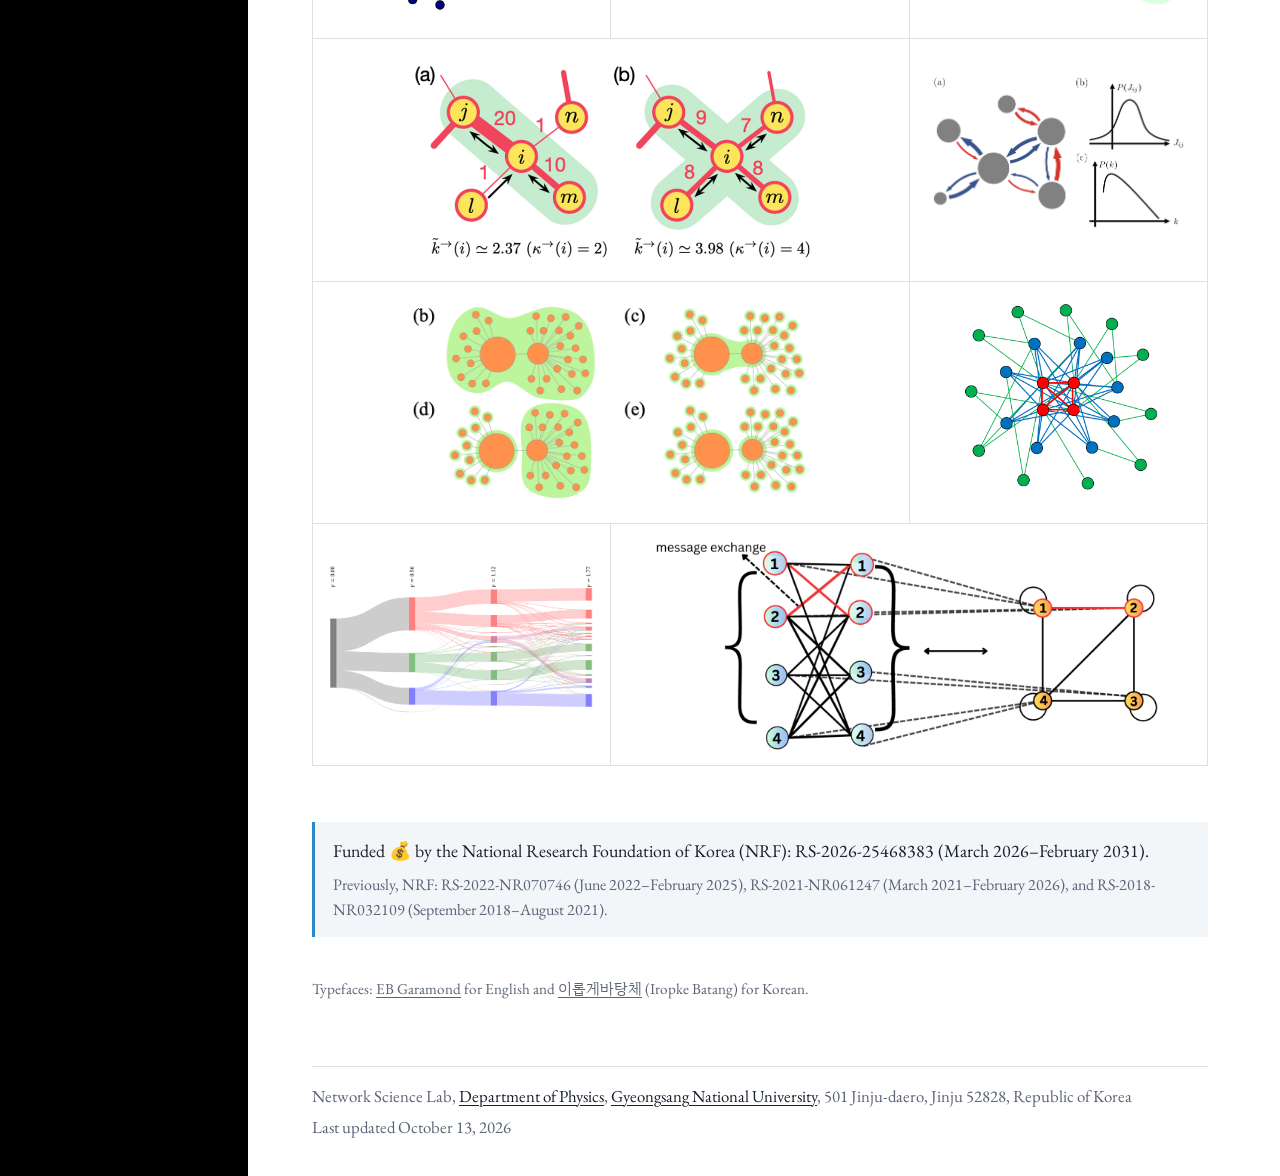
==== commit 2a08e513: "Add files via upload" ====
--- a/index.html
+++ b/index.html
@@ -11,7 +11,7 @@
 <link rel="preconnect" href="https://fonts.googleapis.com">
 <link rel="preconnect" href="https://fonts.gstatic.com" crossorigin>
 <link href="https://fonts.googleapis.com/css2?family=EB+Garamond:ital,wght@0,400;0,500;0,600;0,700;1,400&family=Nanum+Myeongjo:wght@400;700&display=swap" rel="stylesheet">
-<link rel="stylesheet" href="assets/css/style.css?v=64ba0276">
+<link rel="stylesheet" href="assets/css/style.css?v=dc24dbd1">
 </head>
 <body>
 <a class="skip" href="#main">Skip to content</a>
@@ -53,7 +53,34 @@
 <main id="main" class="page page-">
 <section class="hero">
   <h1 class="visually-hidden">Network Science Lab @ GNU</h1>
-  <img class="home-logo" src="assets/img/logo.png" alt="Network Science Laboratory logo">
+  <div class="logo-anim" role="img" aria-label="Network Science Laboratory logo">
+    <svg viewBox="0 0 512 386" aria-hidden="true" focusable="false">
+      <defs><filter id="dotShadow" x="-30%" y="-30%" width="160%" height="170%"><feDropShadow dx="0" dy="1.5" stdDeviation="1.4" flood-color="#000" flood-opacity="0.35"/></filter></defs>
+      <g class="links">
+        <line x1="194.7" y1="43.8" x2="161.1" y2="228.6"/>
+        <line x1="203.4" y1="41.8" x2="357.5" y2="350.1"/>
+        <line x1="281.4" y1="119.7" x2="59.9" y2="246.3"/>
+        <line x1="145.2" y1="145.0" x2="364.6" y2="192.0"/>
+        <line x1="366.1" y1="204.1" x2="282.0" y2="246.4"/>
+        <line x1="282.0" y1="247.4" x2="466.9" y2="247.5"/>
+        <line x1="253.0" y1="262.5" x2="205.2" y2="334.2"/>
+      </g>
+      <g class="dots" filter="url(#dotShadow)">
+        <circle cx="195.0" cy="25.3" r="18.5"/>
+        <circle cx="297.5" cy="110.6" r="18.5"/>
+        <circle cx="126.8" cy="144.7" r="18.5"/>
+        <circle cx="382.7" cy="196.0" r="18.5"/>
+        <circle cx="160.8" cy="247.1" r="18.5"/>
+        <circle cx="41.4" cy="247.2" r="18.5"/>
+        <circle cx="263.5" cy="247.3" r="18.5"/>
+        <circle cx="485.3" cy="247.3" r="18.5"/>
+        <circle cx="195.0" cy="349.6" r="18.5"/>
+        <circle cx="365.7" cy="366.7" r="18.5"/>
+      </g>
+    </svg>
+    <img class="logo-text" src="assets/img/logo-text.png" alt="">
+    <script src="assets/js/logo-assembly.js" defer></script>
+  </div>
   <p class="affiliation">at the <a href="https://www.gnu.ac.kr/physics/main.do">Department of Physics</a>, <a href="http://www.gnu.ac.kr">Gyeongsang National University <span class="nobr">(경상국립대학교)</span></a></p>
 </section>
 <section class="intro"><p>Network science is a research field about real-world interaction structures, beyond the realm of conventionally treated completely regular or random interactions in traditional statistical physics. Examples encompass numerous types of networks, e.g., power grids, the Internet, social networking services, ecosystems, metabolism and genetic interactions in biological systems. The brain, dubbed as <span class="nobr">‘the</span> most complicated system in the universe known to itself,’ is also a network composed of a vast number of neurons. Artificial neural networks, which are widely adopted in machine learning, also learn things by simulating signal transmission in the brain. We investigate fundamental problems such as hidden structural properties lurking in networks and dynamical processes on networks for a more comprehensive understanding of networked systems.</p>
--- a/assets/css/style.css
+++ b/assets/css/style.css
@@ -22,6 +22,8 @@
   --side-ink: #ffffff;
   --side-muted: #c4c4c4;
   --side-accent: #f08a72;
+  --logo-ink: #000000;   /* home-page logo; gold while a pair of stubs joins */
+  --logo-hi: #e0a800;
   --side-hover: #8cc2f0;   /* light blue for the lab name on hover */
   --side-rule: rgba(255, 255, 255, 0.18);   /* divider above the meeting links */
   --side-button: #3a3a3a;                   /* phone menu's close button */
@@ -47,6 +49,8 @@
   --side-muted: #5f5f5f;
   --side-accent: #c8452f;
   --side-hover: #1d6fb5;
+  --logo-ink: #ffffff;
+  --logo-hi: #f5d24e;
   --side-rule: rgba(0, 0, 0, 0.14);
   --side-button: #dedede;
 }
@@ -188,8 +192,22 @@
 
 /* ---------- Home ---------- */
 .hero { margin-bottom: 2.5rem; }
-.home-logo { display: block; width: 17rem; max-width: 70%; margin: 0 0 1.25rem; }
-:root[data-theme="dark"] .home-logo { filter: invert(1); }
+/* Home-page logo: a vector drawing of the network that assembles itself (assets/js/logo-assembly.js),
+   with the lab name below it as the original lettering. */
+.logo-anim { width: 17rem; max-width: 70%; margin: 0 0 1.25rem; -webkit-tap-highlight-color: transparent; }
+.logo-anim svg { display: block; width: 100%; height: auto; overflow: visible; }
+.logo-anim line { stroke: var(--logo-ink); stroke-width: 2.14; stroke-linecap: round; }
+.logo-anim circle { fill: var(--logo-ink); }
+.logo-anim line.joining { stroke: var(--logo-hi); stroke-width: 3; }
+.logo-text { display: block; width: 100%; height: auto; }
+:root[data-theme="dark"] .logo-text { filter: invert(1); }
+:root[data-theme="dark"] .logo-anim .dots { filter: none; }
+/* With JavaScript on and motion allowed, keep the finished logo hidden until the animation starts,
+   so it doesn't flash before assembling; it shows after 2 s regardless, in case the script fails. */
+@media (prefers-reduced-motion: no-preference) {
+  .js .logo-anim:not(.playing) svg, .js .logo-anim:not(.playing) .logo-text { opacity: 0; animation: logo-fallback 0s 2s forwards; }
+}
+@keyframes logo-fallback { to { opacity: 1; } }
 :root[data-theme="dark"] .mosaic img { background: #ffffff; }   /* published plots stay on white */
 .affiliation { font-size: 1.25rem; color: var(--muted); margin: 0; }
 .funding {
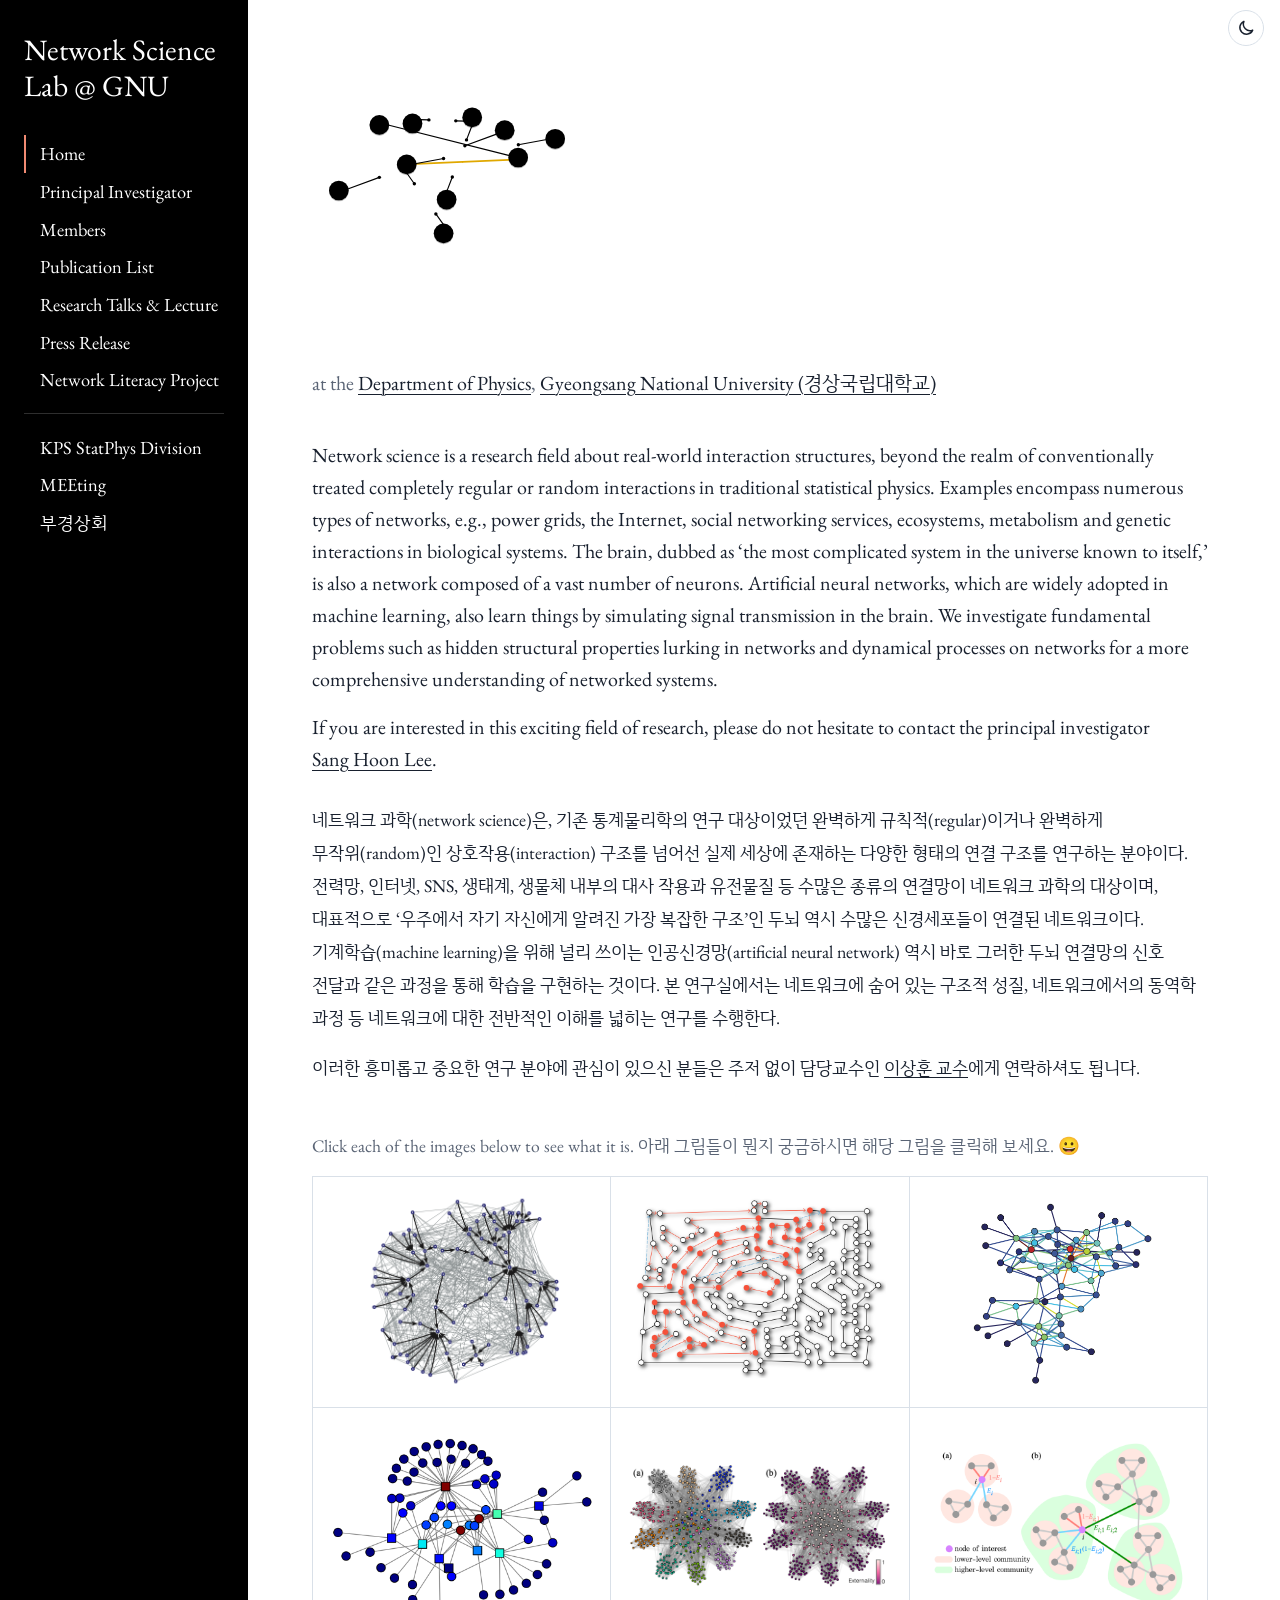
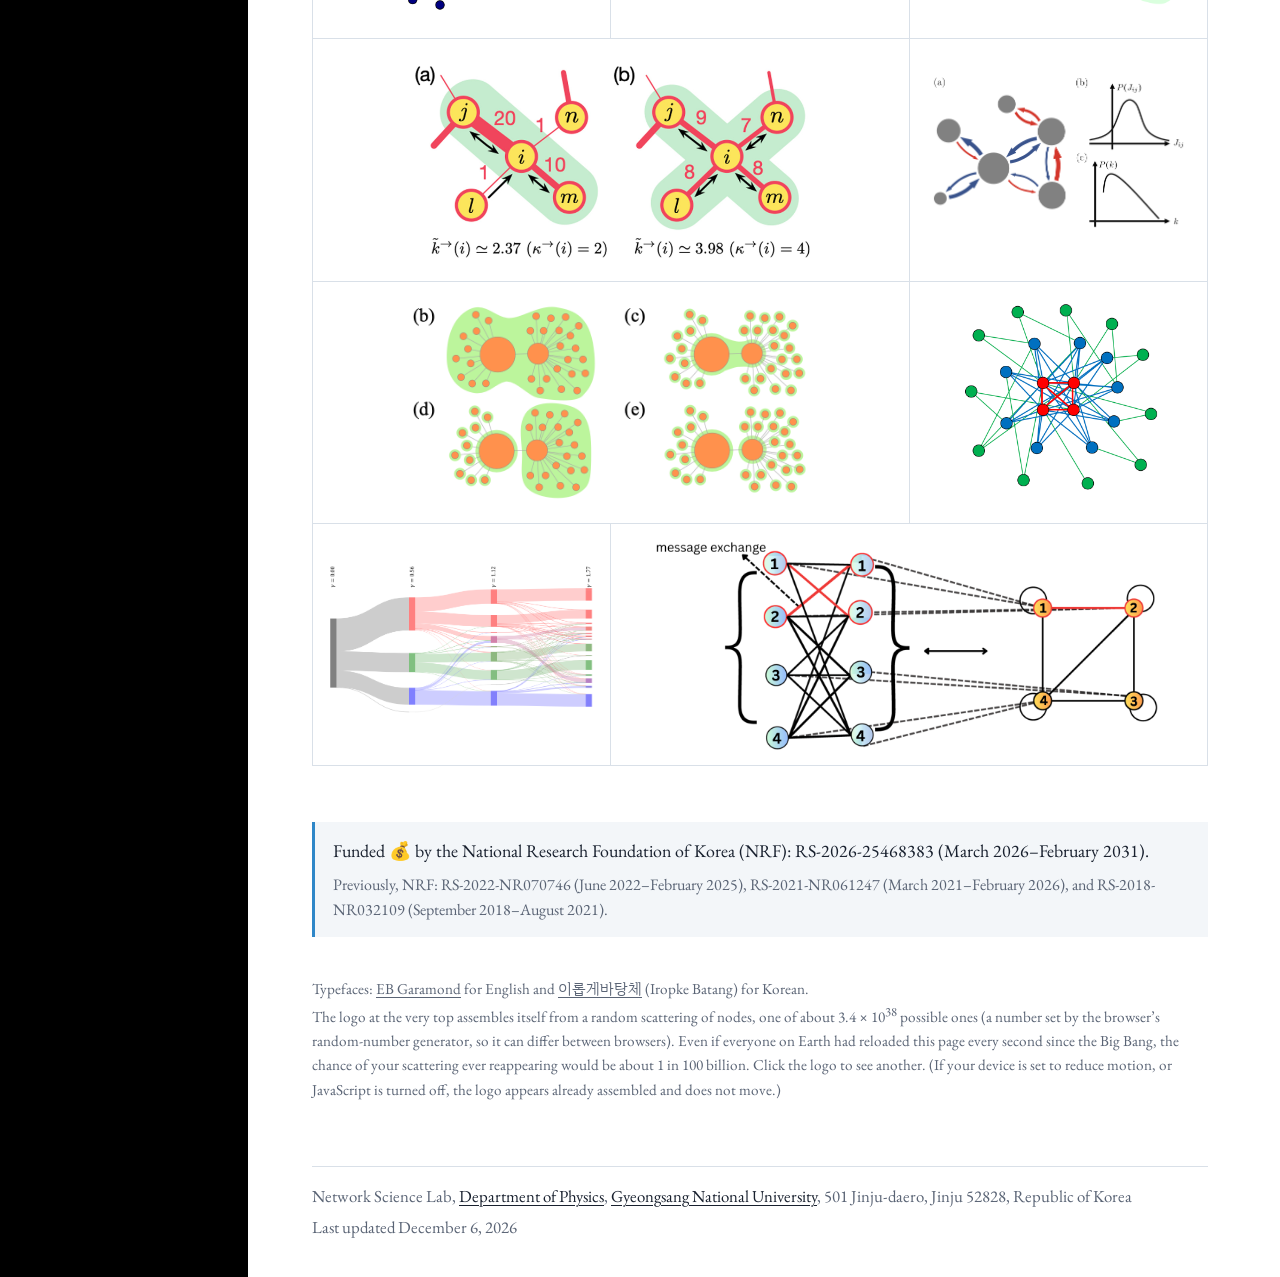
==== commit adb08499: "Add files via upload" ====
--- a/index.html
+++ b/index.html
@@ -11,7 +11,7 @@
 <link rel="preconnect" href="https://fonts.googleapis.com">
 <link rel="preconnect" href="https://fonts.gstatic.com" crossorigin>
 <link href="https://fonts.googleapis.com/css2?family=EB+Garamond:ital,wght@0,400;0,500;0,600;0,700;1,400&family=Nanum+Myeongjo:wght@400;700&display=swap" rel="stylesheet">
-<link rel="stylesheet" href="assets/css/style.css?v=dc24dbd1">
+<link rel="stylesheet" href="assets/css/style.css?v=0c525228">
 </head>
 <body>
 <a class="skip" href="#main">Skip to content</a>
@@ -109,11 +109,12 @@
 </section>
 <section class="fonts-note">
 <p>Typefaces: <a href="https://fonts.google.com/specimen/EB+Garamond">EB Garamond</a> for English and <span lang="ko"><a href="https://font.iropke.com/batang/#structure">이롭게바탕체</a></span> <span class="nobr">(Iropke</span> Batang) for Korean.</p>
+<p>The logo at the very top assembles itself from a random scattering of nodes, one of about 3.4&nbsp;×&nbsp;10<sup>38</sup> possible ones <span class="nobr">(a</span> number set by the browser’s random-number generator, so it can differ between browsers). Even if everyone on Earth had reloaded this page every second since the Big Bang, the chance of your scattering ever reappearing would be about 1 in 100&nbsp;billion. Click the logo to see another. <span class="nobr">(If</span> your device is set to reduce motion, or JavaScript is turned off, the logo appears already assembled and does not move.)</p>
 </section>
 
 <footer class="site-footer">
   <p>Network Science Lab, <a href="https://www.gnu.ac.kr/physics/main.do">Department of Physics</a>, <a href="http://www.gnu.ac.kr">Gyeongsang National University</a>, 501 Jinju-daero, Jinju 52828, Republic of Korea</p>
-  <p>Last updated October 13, 2026</p>
+  <p>Last updated <time class="last-updated" datetime="2026-10-16">October 16, 2026</time></p>
 </footer>
 </main>
 </div>
@@ -168,5 +169,14 @@
   ol.start = ol.querySelectorAll(":scope > li").length - 1;
 });
 </script>
+<script>
+/* "Last updated": the date the site was last published (GitHub Pages sends it with every page). */
+(function () {
+  var el = document.querySelector(".last-updated"), d = new Date(document.lastModified);
+  if (!el || isNaN(d)) return;
+  el.textContent = d.toLocaleDateString("en-US", { year: "numeric", month: "long", day: "numeric" });
+  el.setAttribute("datetime", d.getFullYear() + "-" + String(d.getMonth() + 1).padStart(2, "0") + "-" + String(d.getDate()).padStart(2, "0"));
+})();
+</script>
 </body>
 </html>
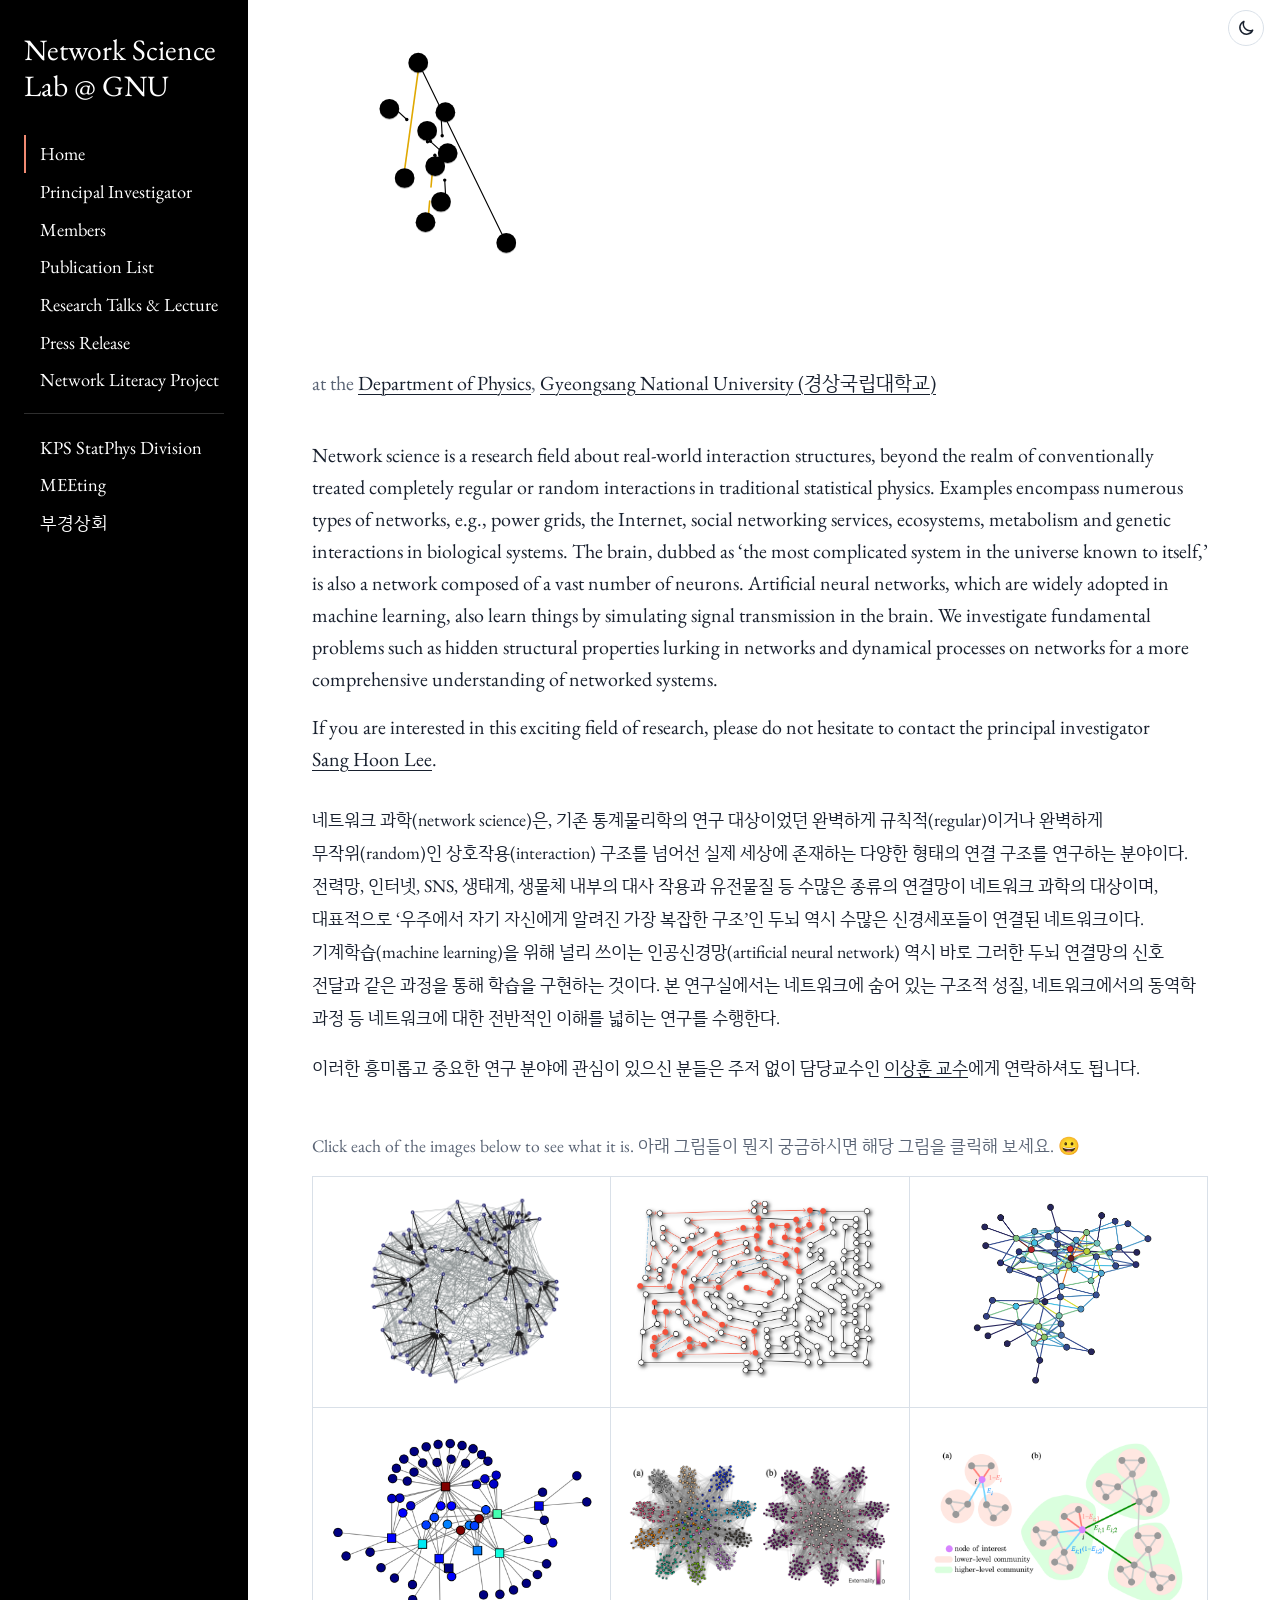
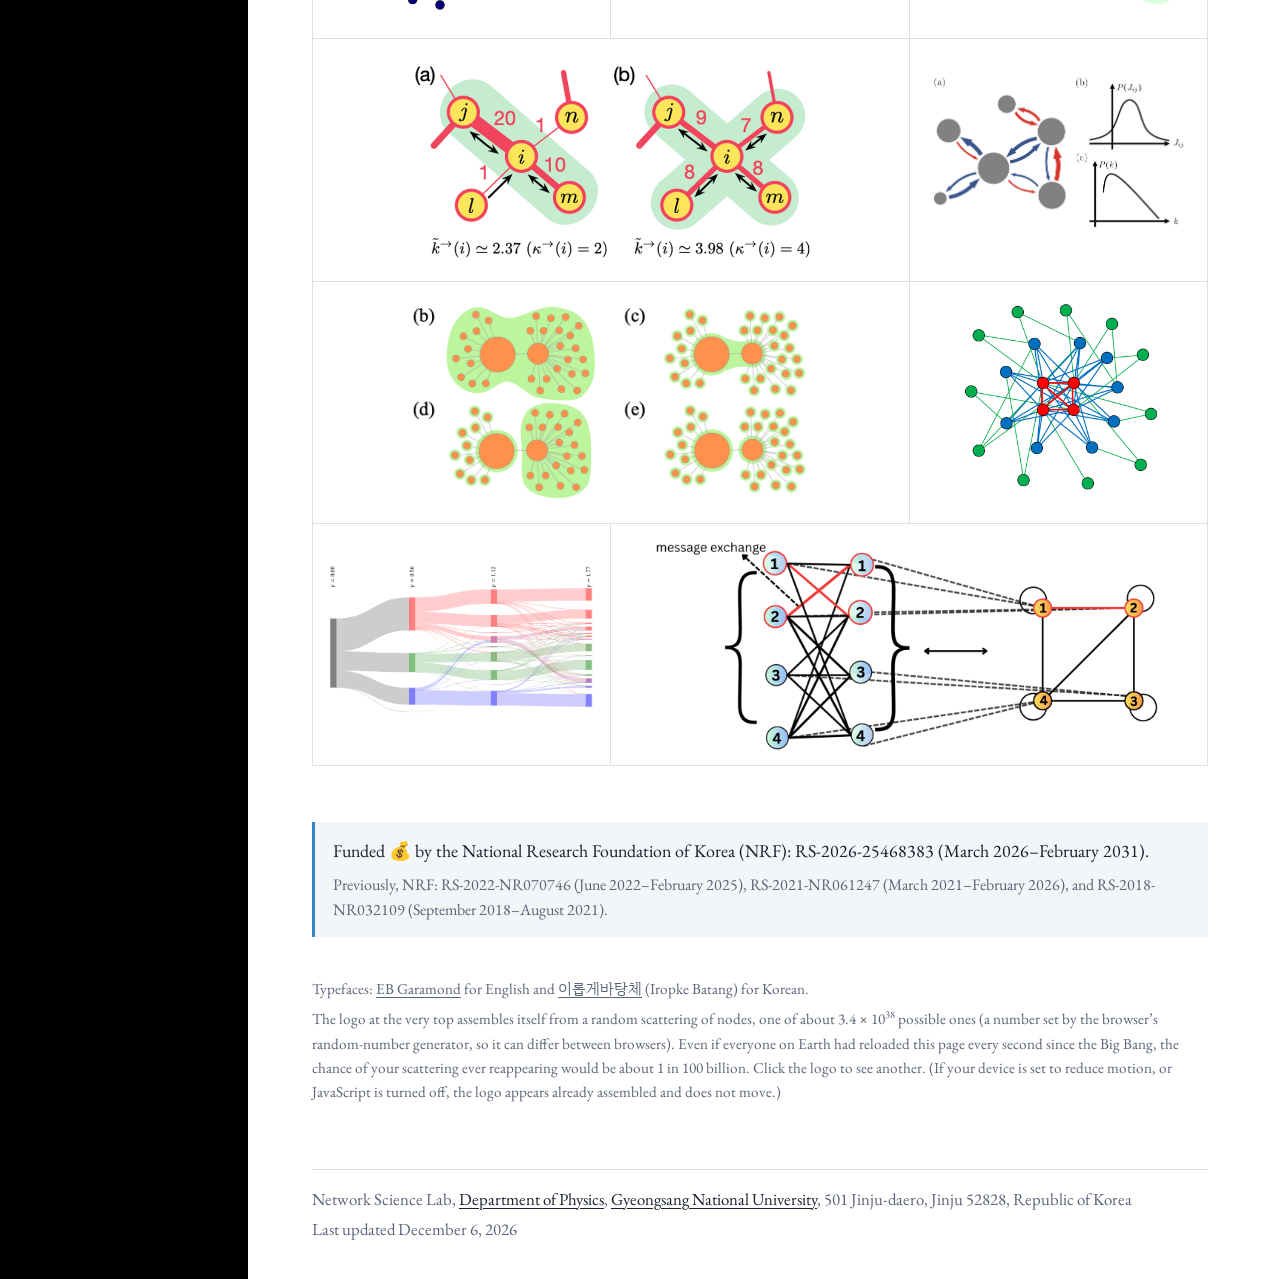
==== commit 2c2247aa: "Add files via upload" ====
--- a/index.html
+++ b/index.html
@@ -11,7 +11,7 @@
 <link rel="preconnect" href="https://fonts.googleapis.com">
 <link rel="preconnect" href="https://fonts.gstatic.com" crossorigin>
 <link href="https://fonts.googleapis.com/css2?family=EB+Garamond:ital,wght@0,400;0,500;0,600;0,700;1,400&family=Nanum+Myeongjo:wght@400;700&display=swap" rel="stylesheet">
-<link rel="stylesheet" href="assets/css/style.css?v=0c525228">
+<link rel="stylesheet" href="assets/css/style.css?v=b65476a8">
 </head>
 <body>
 <a class="skip" href="#main">Skip to content</a>
@@ -114,7 +114,7 @@
 
 <footer class="site-footer">
   <p>Network Science Lab, <a href="https://www.gnu.ac.kr/physics/main.do">Department of Physics</a>, <a href="http://www.gnu.ac.kr">Gyeongsang National University</a>, 501 Jinju-daero, Jinju 52828, Republic of Korea</p>
-  <p>Last updated <time class="last-updated" datetime="2026-10-16">October 16, 2026</time></p>
+  <p>Last updated <time class="last-updated" datetime="2026-10-17">October 17, 2026</time></p>
 </footer>
 </main>
 </div>
--- a/assets/css/style.css
+++ b/assets/css/style.css
@@ -222,6 +222,8 @@
 .funding .prior { margin-top: 0.4rem; color: var(--muted); font-size: 1rem; }
 .fonts-note { margin-top: 2.5rem; max-width: var(--measure); color: var(--muted); font-size: 0.95rem; }
 .fonts-note p { margin: 0; }
+.fonts-note p + p { margin-top: 0.35rem; }
+.fonts-note sup { font-size: 0.7em; line-height: 0; }
 .fonts-note a { color: inherit; }
 
 .intro p { font-size: 1.25rem; }
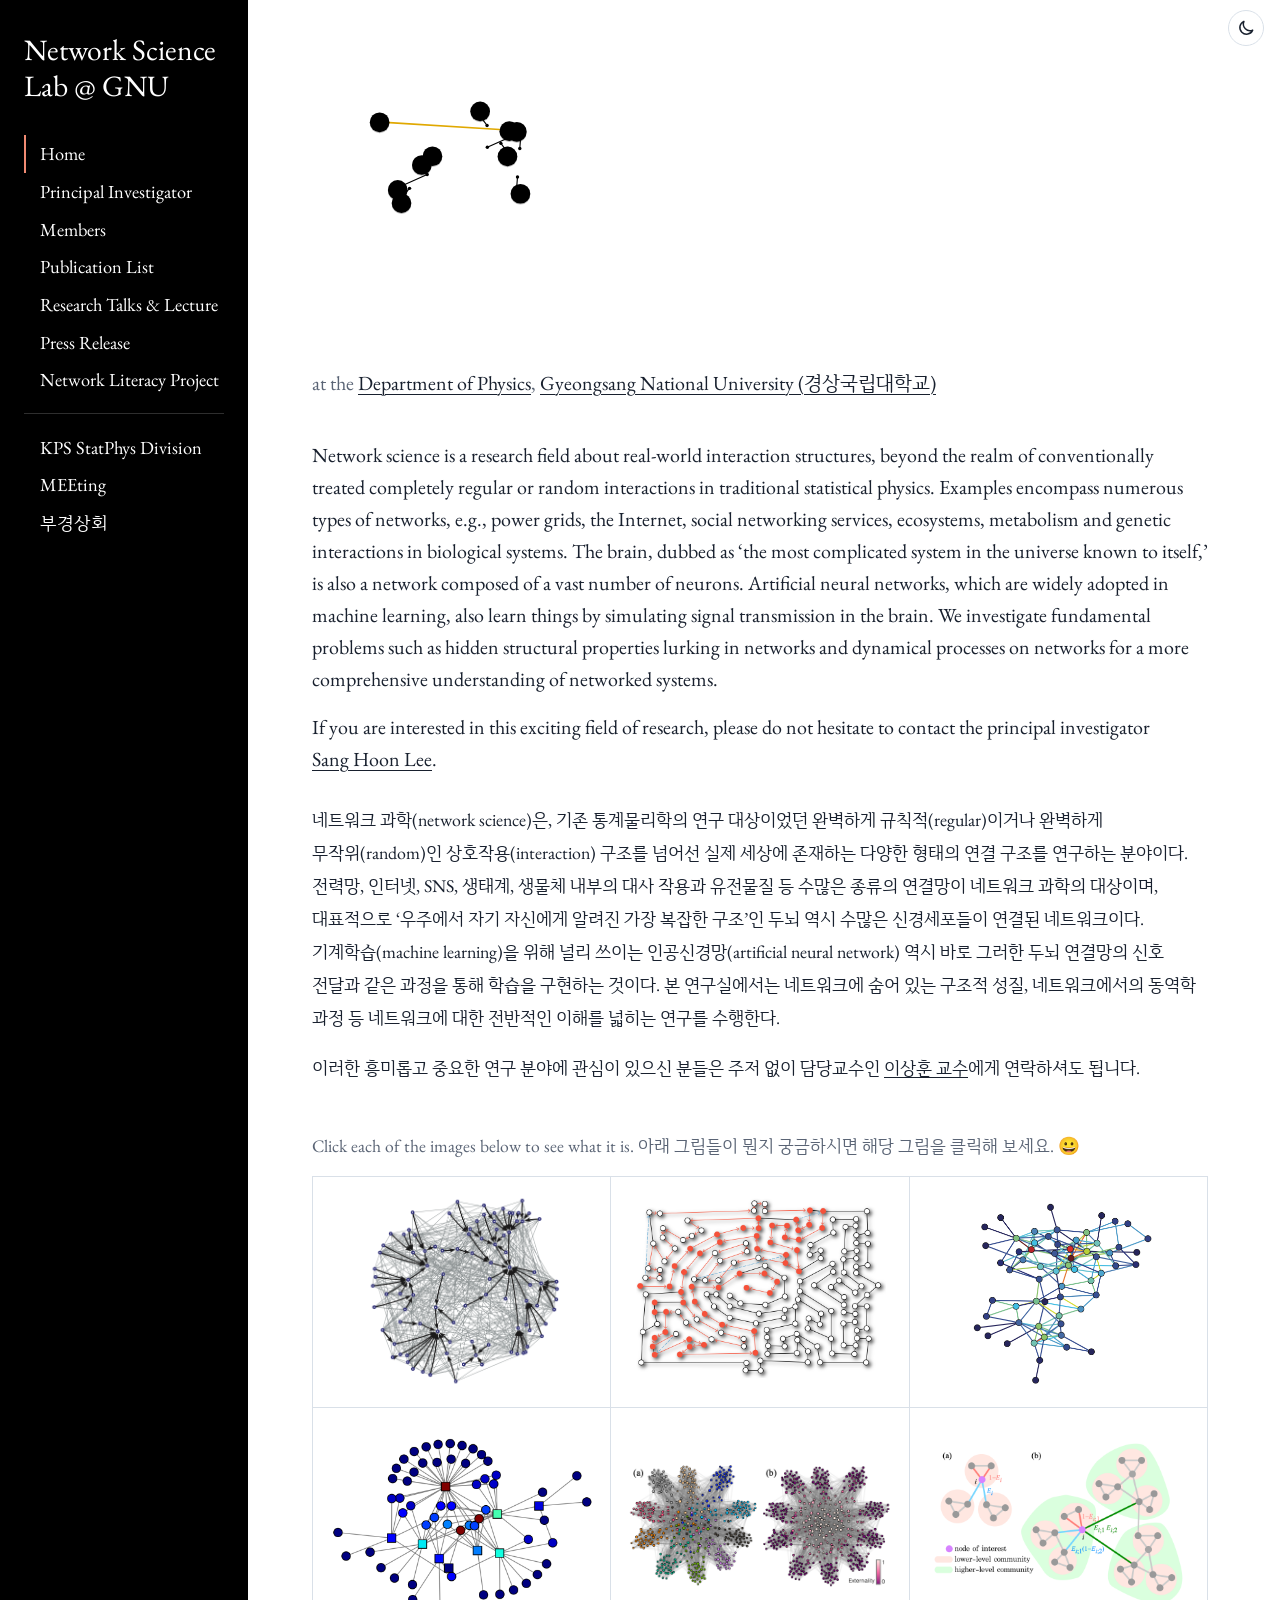
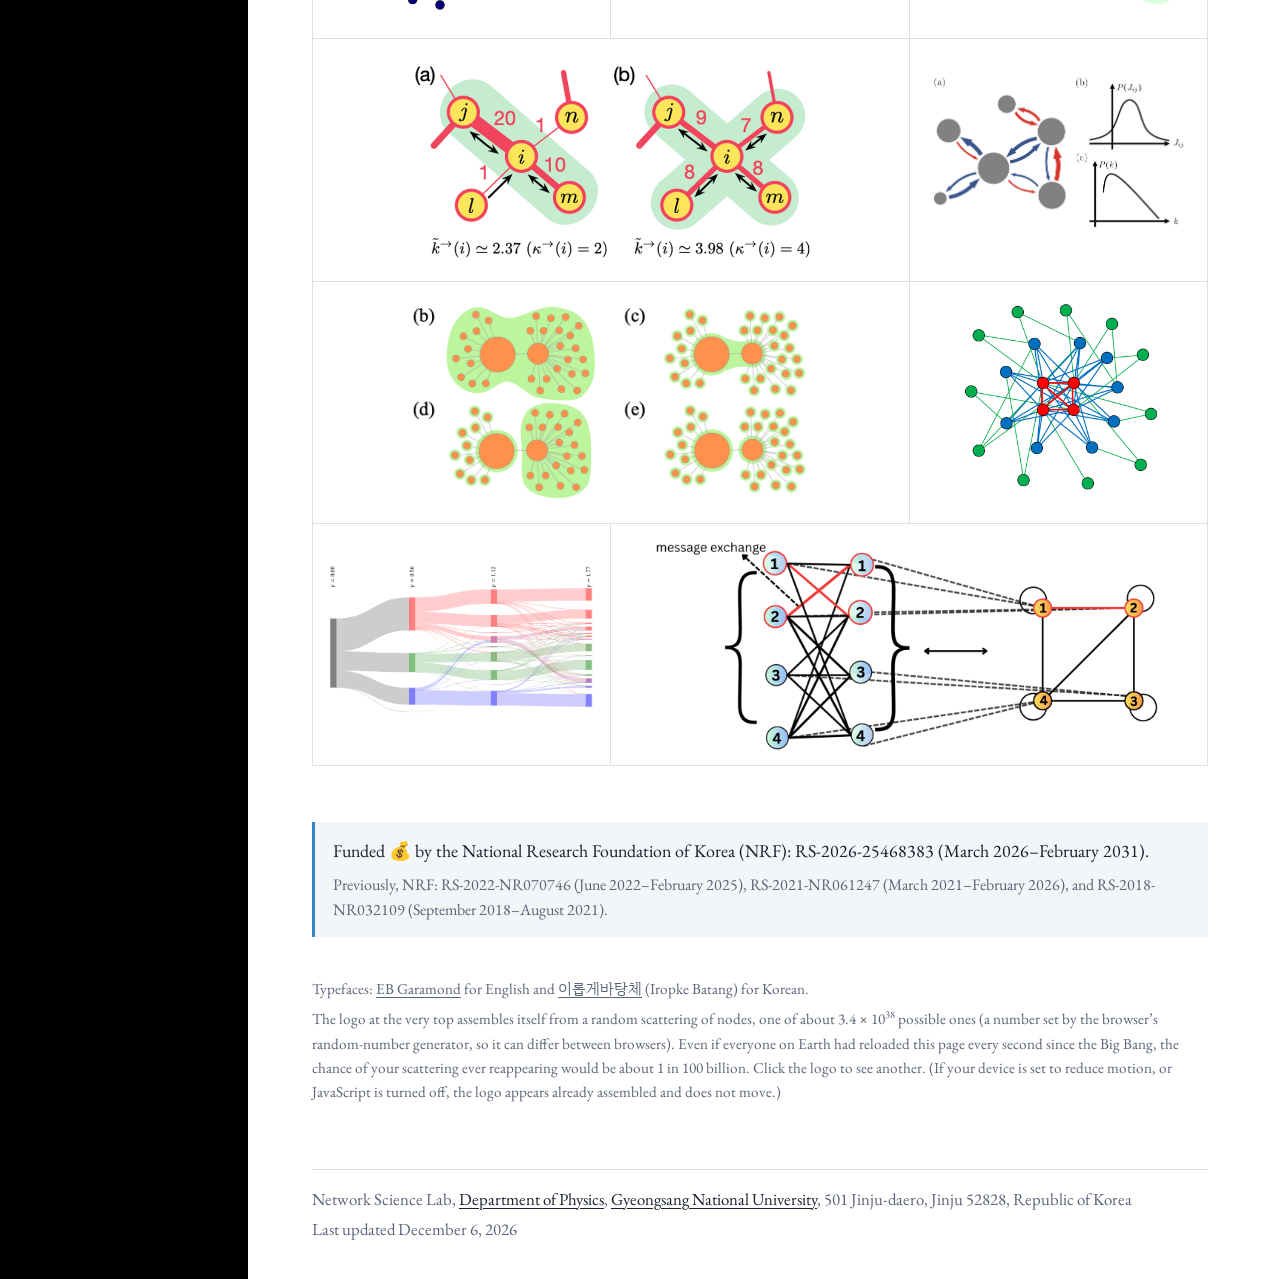
==== commit 60036caf: "Add files via upload" ====
--- a/index.html
+++ b/index.html
@@ -11,7 +11,7 @@
 <link rel="preconnect" href="https://fonts.googleapis.com">
 <link rel="preconnect" href="https://fonts.gstatic.com" crossorigin>
 <link href="https://fonts.googleapis.com/css2?family=EB+Garamond:ital,wght@0,400;0,500;0,600;0,700;1,400&family=Nanum+Myeongjo:wght@400;700&display=swap" rel="stylesheet">
-<link rel="stylesheet" href="assets/css/style.css?v=b65476a8">
+<link rel="stylesheet" href="assets/css/style.css?v=6a66933e">
 </head>
 <body>
 <a class="skip" href="#main">Skip to content</a>
--- a/assets/css/style.css
+++ b/assets/css/style.css
@@ -10,6 +10,7 @@
   --rule: #d9e0e8;
   --gnu-blue: #2f87c8;
   --link: var(--ink);   /* links are black and underlined, as on the former Google Site */
+  --link-hover: #1d6fb5;   /* links turn blue on hover */
   --node-red: #c8452f;
 
   /* EB Garamond for Latin text. It has no Hangul, so Korean uses 이롭게바탕체 (Iropke Batang,
@@ -42,6 +43,7 @@
   --wash: #111111;
   --rule: #2c2c2c;
   --gnu-blue: #6cb2ea;
+  --link-hover: #6cb2ea;
   --node-red: #f0846c;
 
   --side-bg: #f1f1ee;
@@ -88,7 +90,7 @@
 img { max-width: 100%; height: auto; }
 
 a { color: var(--link); text-decoration-thickness: 1px; text-underline-offset: 0.18em; }
-a:hover { color: var(--node-red); }
+a:hover { color: var(--link-hover); }
 a:focus-visible { outline: 2px solid var(--gnu-blue); outline-offset: 2px; border-radius: 2px; }
 
 .skip {
@@ -177,7 +179,7 @@
   border-bottom: 1px solid var(--rule);
 }
 .page h2 a { color: inherit; text-decoration: none; }
-.page h2 a:hover { color: var(--node-red); }
+.page h2 a:hover { color: var(--link-hover); }
 
 .page p, .page ul, .page ol { max-width: var(--measure); }
 .page p { margin: 0 0 1rem; }
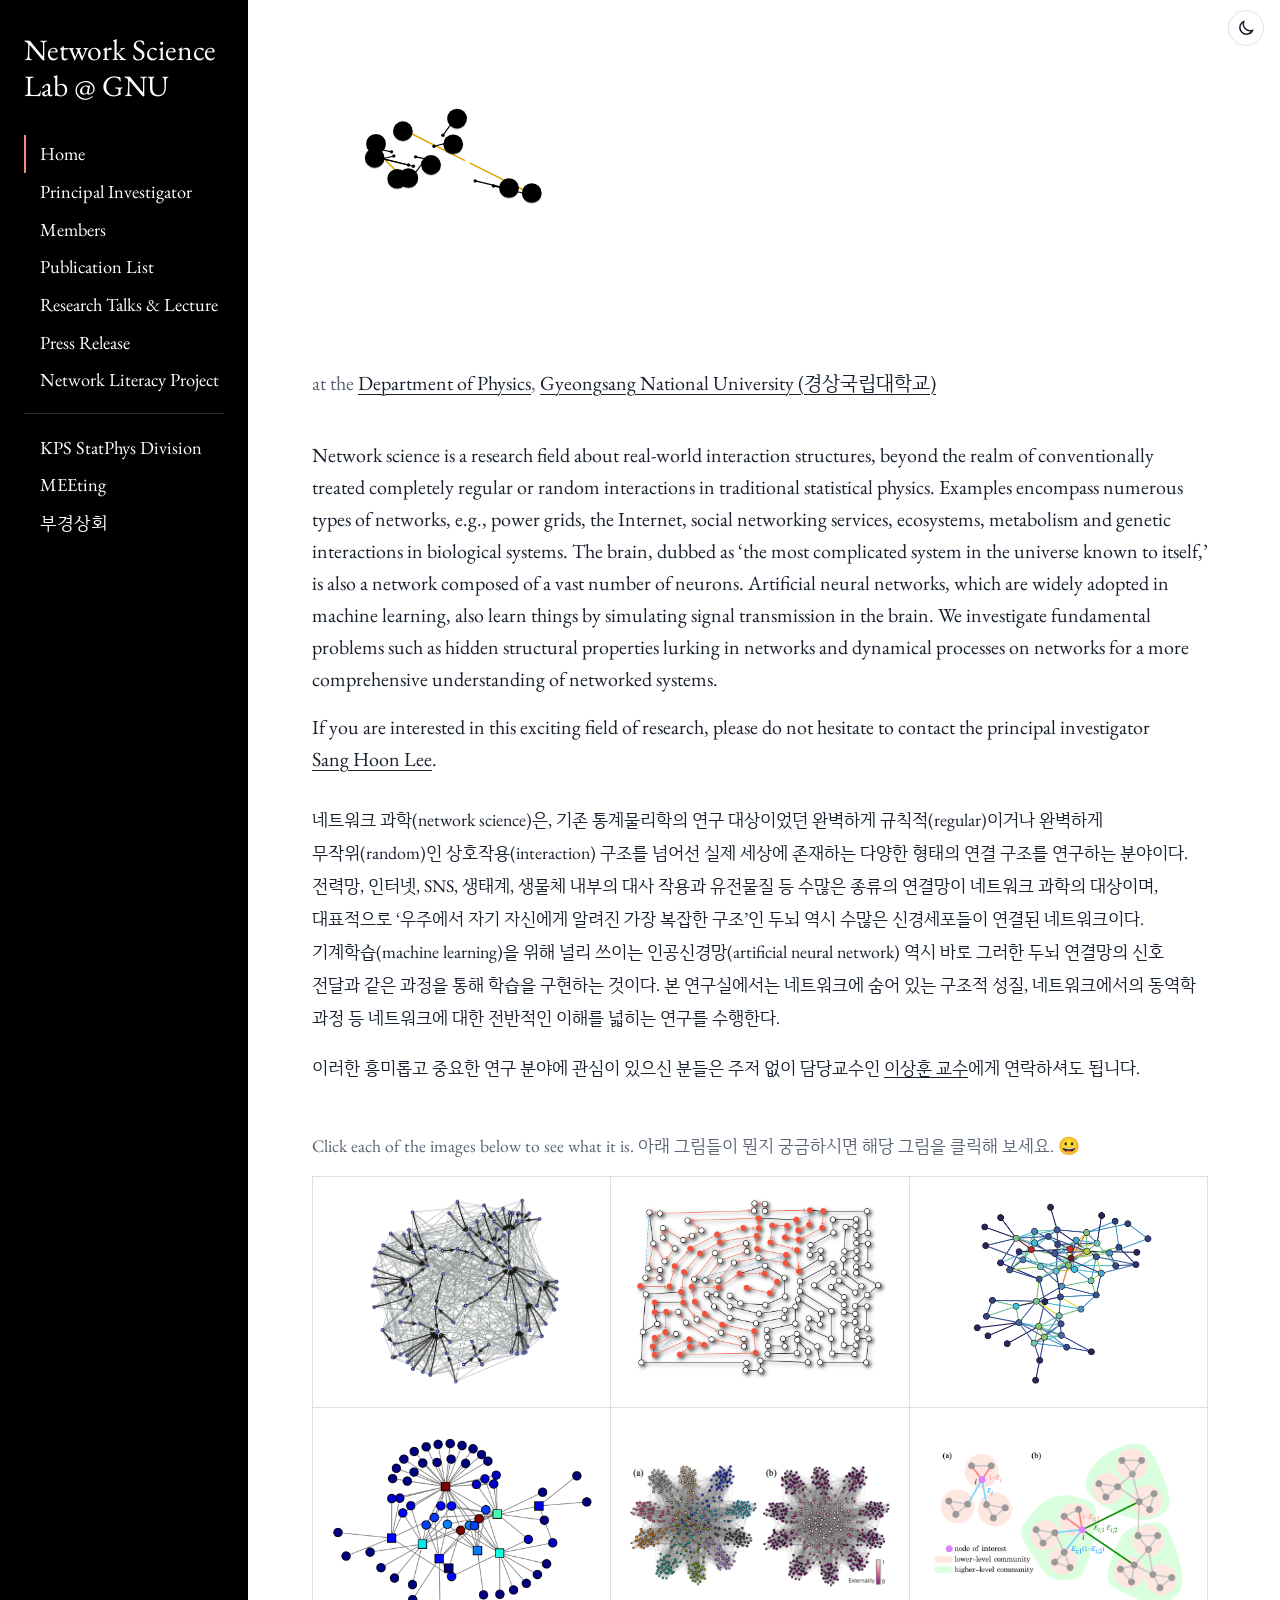
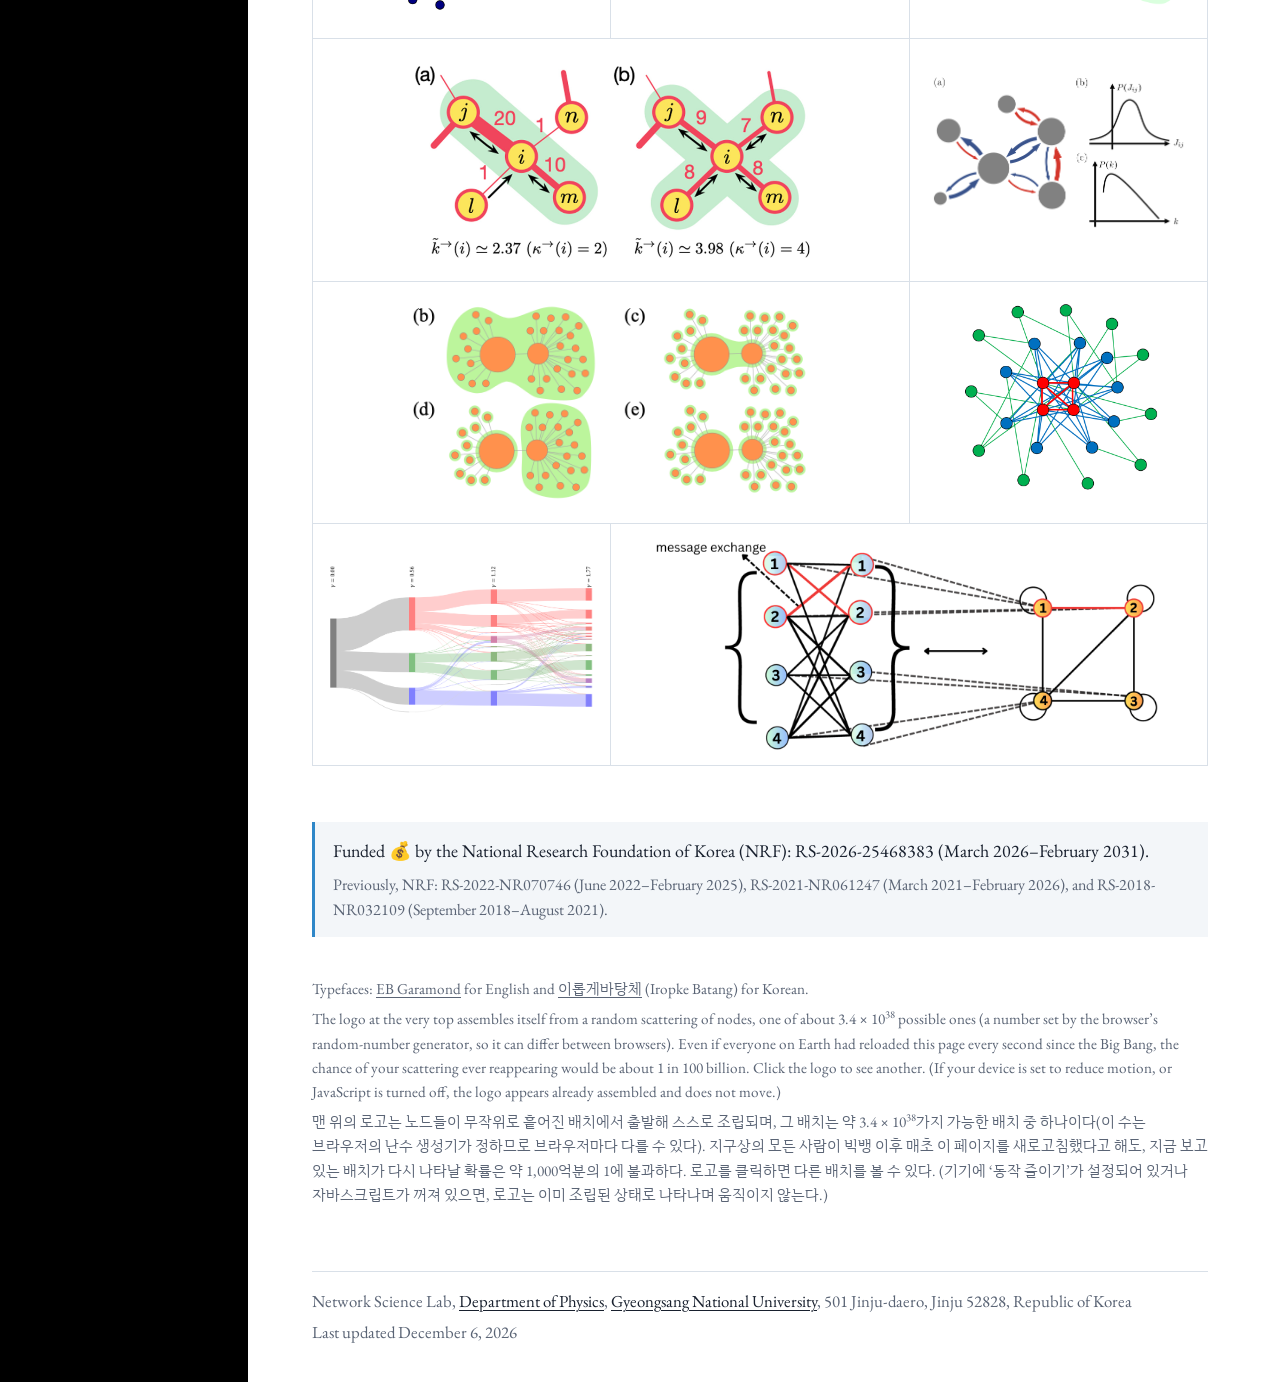
==== commit 38d81107: "Add files via upload" ====
--- a/index.html
+++ b/index.html
@@ -110,11 +110,12 @@
 <section class="fonts-note">
 <p>Typefaces: <a href="https://fonts.google.com/specimen/EB+Garamond">EB Garamond</a> for English and <span lang="ko"><a href="https://font.iropke.com/batang/#structure">이롭게바탕체</a></span> <span class="nobr">(Iropke</span> Batang) for Korean.</p>
 <p>The logo at the very top assembles itself from a random scattering of nodes, one of about 3.4&nbsp;×&nbsp;10<sup>38</sup> possible ones <span class="nobr">(a</span> number set by the browser’s random-number generator, so it can differ between browsers). Even if everyone on Earth had reloaded this page every second since the Big Bang, the chance of your scattering ever reappearing would be about 1 in 100&nbsp;billion. Click the logo to see another. <span class="nobr">(If</span> your device is set to reduce motion, or JavaScript is turned off, the logo appears already assembled and does not move.)</p>
+<p lang="ko">맨 위의 로고는 노드들이 무작위로 흩어진 배치에서 출발해 스스로 조립되며, 그 배치는 약 3.4&nbsp;×&nbsp;10<sup>38</sup>가지 가능한 배치 중 <span class="nobr">하나이다(이</span> 수는 브라우저의 난수 생성기가 정하므로 브라우저마다 다를 수 있다). 지구상의 모든 사람이 빅뱅 이후 매초 이 페이지를 새로고침했다고 해도, 지금 보고 있는 배치가 다시 나타날 확률은 약 1,000억분의 1에 불과하다. 로고를 클릭하면 다른 배치를 볼 수 있다. <span class="nobr">(기기에</span> <span class="nobr">‘동작</span> 줄이기’가 설정되어 있거나 자바스크립트가 꺼져 있으면, 로고는 이미 조립된 상태로 나타나며 움직이지 않는다.)</p>
 </section>
 
 <footer class="site-footer">
   <p>Network Science Lab, <a href="https://www.gnu.ac.kr/physics/main.do">Department of Physics</a>, <a href="http://www.gnu.ac.kr">Gyeongsang National University</a>, 501 Jinju-daero, Jinju 52828, Republic of Korea</p>
-  <p>Last updated <time class="last-updated" datetime="2026-10-17">October 17, 2026</time></p>
+  <p>Last updated <time class="last-updated" datetime="2026-10-23">October 23, 2026</time></p>
 </footer>
 </main>
 </div>
--- a/assets/css/style.css
+++ b/assets/css/style.css
@@ -62,7 +62,7 @@
 @font-face {
   font-family: "Iropke Batang";
   src: url("../fonts/iropke-batang-m.woff2") format("woff2");
-  font-weight: 400;
+  font-weight: 100 900;   /* one weight for all: bold Korean uses the regular letters instead of a faked bold */
   font-style: normal;
   font-display: swap;
   unicode-range: U+AC00-D7A3, U+3131-318E, U+1100-11FF;
